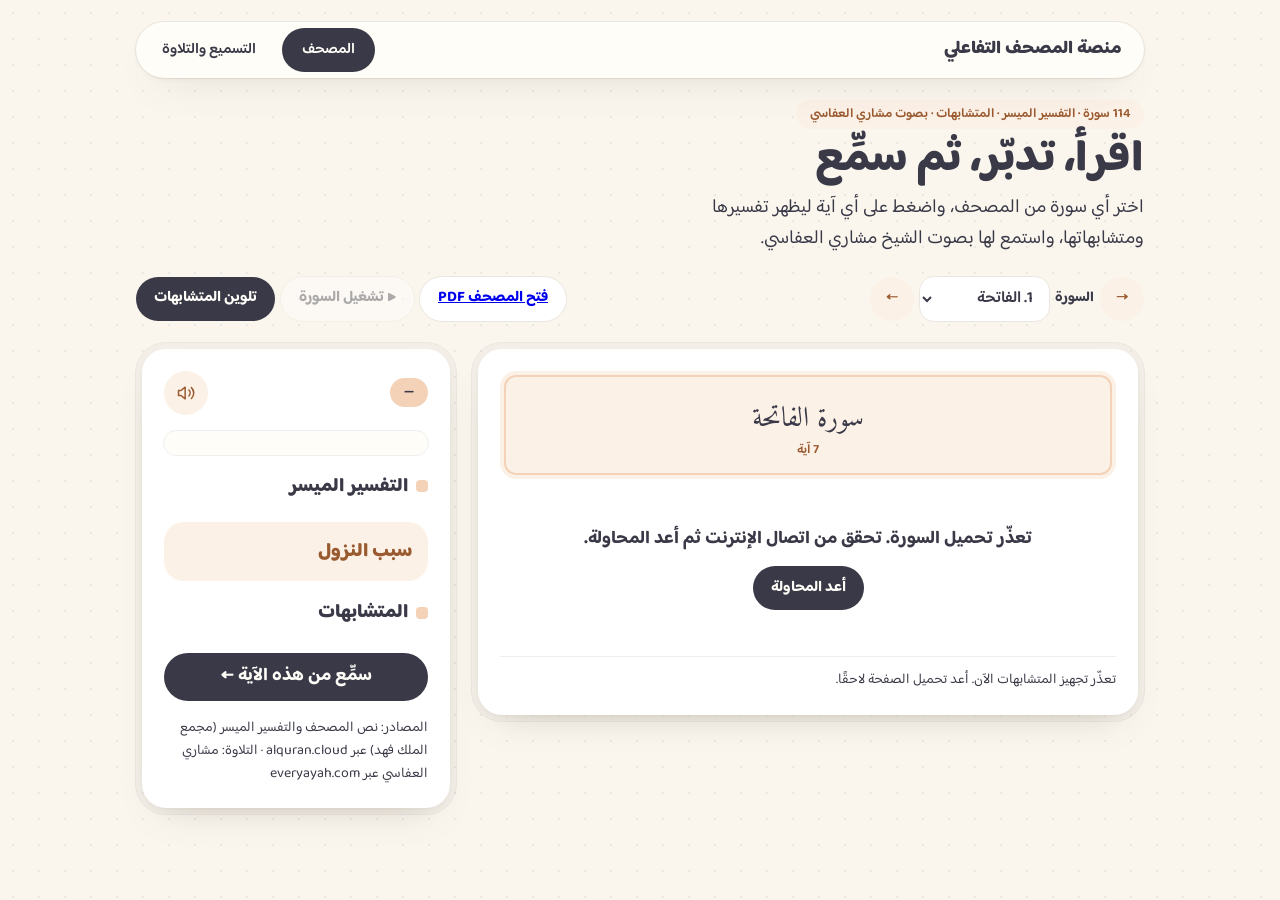
==== index.html @ fd66b026 "Publish interactive Arabic Quran with recitation practice" ====
<!doctype html>
<html lang="ar" dir="rtl">
<head>
<meta charset="utf-8">
<meta name="viewport" content="width=device-width, initial-scale=1, viewport-fit=cover">
<title>المصحف التفاعلي</title>
<link rel="preconnect" href="https://fonts.googleapis.com">
<link rel="stylesheet" href="https://fonts.googleapis.com/css2?family=Amiri+Quran&family=Baloo+Bhaijaan+2:wght@400;500;600;700;800&display=swap">
<style>
/* Layout: page column 1040px; mushaf shell + side panel that stacks on phones */
:root{
  --bg:#faf6ee;--paper:#fffdf8;--card:#ffffff;--ink:#3a3947;--line:rgba(58,57,71,.08);--shell:rgba(58,57,71,.035);
  --tone:#f3d2b8;--tone-ink:#9a5a30;--tone-soft:#fcf1e7;
  --lav:#d9ceee;--lav-ink:#664c9a;--lav-soft:#f4f0fb;
  --ok:#6fae8c;--okbg:#e4f2ea;--no:#e08e7b;--nobg:#fbe9e3;--warn:#c9a63a;--warnbg:#fcf6e2;
  --m1:#c4dbee;--m2:#f3d2b8;--m3:#d9ceee;--m4:#c6ddc7;--m5:#f3e1a8;--m6:#f1cdd5;
  --tj-grey:#8f8c9c;--tj-madd:#2f6fd6;--tj-madd2:#1d3fa8;--tj-q:#c0392b;--tj-ikhfa:#9b2fae;--tj-idgham:#2e8b3e;--tj-iqlab:#0f8fb8;--tj-ghunna:#d96a12;
  --shadow:0 18px 40px -22px rgba(92,74,50,.28),0 2px 6px -2px rgba(92,74,50,.08);
  --sans:"Baloo Bhaijaan 2","Segoe UI",Tahoma,"Noto Sans Arabic",sans-serif;
  --quran:"Amiri Quran","Amiri","Traditional Arabic",serif;
  --spring:cubic-bezier(.32,.72,0,1);
}
@media (prefers-color-scheme:dark){:root{
  --bg:#1f1e27;--paper:#24232d;--card:#2b2a35;--ink:#ede9f3;--line:rgba(255,255,255,.07);--shell:rgba(255,255,255,.035);
  --tone:#5a4433;--tone-ink:#f0c9a6;--tone-soft:#302e3a;--lav:#4a3f63;--lav-ink:#d4c6f2;--lav-soft:#302e3a;
  --okbg:#23392e;--nobg:#3e2a26;--warnbg:#3a3322;
  --m1:#2f4a63;--m2:#5a4433;--m3:#4a3f63;--m4:#34503a;--m5:#5a4e26;--m6:#5a3540;
  --tj-grey:#9e9bab;--tj-madd:#7fb0ff;--tj-madd2:#a9b8ff;--tj-q:#ff8a7a;--tj-ikhfa:#e48af2;--tj-idgham:#7fd68c;--tj-iqlab:#6fd3f5;--tj-ghunna:#ffad66;
  --shadow:0 18px 40px -22px rgba(0,0,0,.6);color-scheme:dark}}
*{box-sizing:border-box}
[hidden]{display:none!important}
body{margin:0;font-family:var(--sans);font-size:18px;line-height:1.65;color:var(--ink);background-color:var(--bg);
  background-image:radial-gradient(var(--line) 1.2px,transparent 1.2px);background-size:26px 26px}
.wrap{max-width:1040px;margin:0 auto;padding-block:22px 80px;padding-left:max(16px,env(safe-area-inset-left,0px));padding-right:max(16px,env(safe-area-inset-right,0px));display:flex;flex-direction:column;gap:22px}
button,select,input{font:inherit;color:inherit}
button{cursor:pointer;border:0;transition:transform .3s var(--spring),background-color .45s var(--spring)}
button:active{transform:scale(.97)}
button:focus-visible,a:focus-visible,select:focus-visible,input:focus-visible{outline:3px solid var(--tone-ink);outline-offset:4px}
nav{display:flex;flex-wrap:wrap;align-items:center;justify-content:space-between;gap:8px;padding:6px;background:var(--paper);border-radius:28px;outline:1px solid var(--line);box-shadow:var(--shadow);position:sticky;top:12px;z-index:20}
.brand{font-weight:800;padding:0 16px}
.pills{display:flex;flex-wrap:wrap;gap:6px;align-items:center}
.pill{background:transparent;font-size:15px;font-weight:600;padding:8px 20px;min-height:44px;border-radius:999px}
.pill[aria-pressed="true"]{background:var(--ink);color:var(--paper)}
.rail{display:flex;flex-wrap:wrap;gap:6px;padding:4px;background:var(--shell);outline:1px solid var(--line);border-radius:999px}
.rail .pill[aria-pressed="true"]{background:var(--tone);color:var(--ink);font-weight:700}
h1{margin:0;font-size:clamp(28px,5vw,44px);line-height:1.15;font-weight:800;text-wrap:balance}
.lead{margin:0;font-size:19px;max-width:46ch}
.tag{align-self:flex-start;background:var(--tone-soft);color:var(--tone-ink);font-size:13px;font-weight:600;padding:4px 14px;border-radius:999px}
.bar{display:flex;flex-wrap:wrap;align-items:center;justify-content:space-between;gap:10px}
.btn{display:inline-flex;align-items:center;gap:8px;font-size:15px;font-weight:700;padding:8px 18px;min-height:44px;border-radius:999px;background:var(--card);outline:1px solid var(--line)}
.btn.dark,.btn[aria-pressed="true"]{background:var(--ink);color:var(--paper);outline:0}
.btn:disabled{opacity:.4;cursor:default}
.field{min-height:44px;border-radius:14px;border:0;outline:1px solid var(--line);background:var(--card);padding:6px 12px;font-size:16px;font-weight:600}
.cols{display:flex;flex-wrap:wrap;gap:16px;align-items:flex-start}
.shell{background:var(--shell);outline:1px solid var(--line);padding:6px;border-radius:30px;min-width:0}
.core{background:var(--card);border-radius:24px;box-shadow:var(--shadow),inset 0 1px 0 rgba(255,255,255,.5);padding:22px;display:flex;flex-direction:column;gap:16px}
.main{flex:999 1 520px}.side{flex:1 1 320px;position:sticky;top:96px}
@media (max-width:820px){.side{position:static}}
.banner{background:var(--tone-soft);outline:2px solid var(--tone);outline-offset:-6px;border-radius:16px;padding:14px 18px;text-align:center}
.banner b{display:block;font-family:var(--quran);font-weight:400;font-size:28px;line-height:1.8}
.banner small{font-size:13px;font-weight:600;color:var(--tone-ink)}
.mushaf{margin:0;text-align:center;font-family:var(--quran);font-size:30px;line-height:2.6}
.basmala{margin:0;text-align:center;font-family:var(--quran);font-size:28px}
.v{display:inline;background:transparent;line-height:inherit;padding:2px 6px;border-radius:12px;-webkit-box-decoration-break:clone;box-decoration-break:clone;transition:none}
.v:active{transform:none}
.v[aria-pressed="true"]{background:var(--tone-soft);box-shadow:inset 0 -3px 0 var(--tone)}
.v.playing{background:var(--lav-soft);box-shadow:inset 0 -3px 0 var(--lav)}
.mk{color:var(--tone-ink);margin:0 6px;font-size:.85em}
.hl{border-radius:8px;padding:0 3px;-webkit-box-decoration-break:clone;box-decoration-break:clone}
.nocolor .hl{background:none!important;padding:0}
.chip{display:flex;align-items:center;gap:10px;background:var(--paper);outline:1px solid var(--line);border-radius:14px;padding:8px 12px}
.sw{width:18px;height:18px;border-radius:6px;flex-shrink:0}
.q{font-family:var(--quran);font-size:20px;line-height:1.9}
.where{font-size:13px;font-weight:600;color:var(--tone-ink)}
.loc{background:var(--tone-soft);color:var(--tone-ink);font-size:13px;font-weight:700;padding:3px 10px;border-radius:999px;min-height:32px}
h2{margin:0;font-size:19px;font-weight:800;display:flex;align-items:center;gap:8px}
h2::before{content:"";width:12px;height:12px;border-radius:4px;background:var(--tone)}
.sel{margin:0;background:var(--paper);outline:1px solid var(--line);border-radius:18px;padding:12px 16px;font-family:var(--quran);font-size:24px;line-height:2.1;text-align:center}
.nuzul{background:var(--tone-soft);border-radius:20px;padding:14px 16px}
.nuzul h2{color:var(--tone-ink)}.nuzul h2::before{display:none}
p{margin:0}
.small{font-size:14px}
.scroll{max-height:260px;overflow:auto}
.round{width:44px;height:44px;border-radius:999px;background:var(--tone-soft);color:var(--tone-ink);display:flex;align-items:center;justify-content:center}
.row{display:flex;align-items:center;justify-content:space-between;gap:8px;flex-wrap:wrap}
.badge{background:var(--tone);font-size:13px;font-weight:700;padding:4px 14px;border-radius:999px}
.msg{text-align:center;padding:30px 0;font-weight:700}
/* recite */
.mic{width:110px;height:110px;border-radius:36px;background:var(--ink);color:var(--paper);display:flex;align-items:center;justify-content:center;box-shadow:var(--shadow);align-self:center}
.mic.on{background:var(--no)}
.status{text-align:center;font-weight:700}
.hidden-line{display:flex;align-items:center;gap:12px;background:var(--lav-soft);border-radius:14px;padding:12px 16px;margin-bottom:8px}
.hidden-line span{font-weight:800;color:var(--lav-ink);font-size:15px;min-width:72px}
.hidden-line i{display:block;height:12px;border-radius:999px;background:var(--lav)}
.w{border-radius:8px;padding:0 4px}
.w-ok{background:var(--okbg);box-shadow:inset 0 -3px 0 var(--ok)}
.w-miss{background:var(--nobg);box-shadow:inset 0 -3px 0 var(--no)}
.stats{display:grid;grid-template-columns:repeat(3,minmax(0,1fr));gap:10px}
.stat{border-radius:18px;padding:10px;text-align:center}
.stat b{display:block;font-size:24px;font-weight:800;font-variant-numeric:tabular-nums}
.stat span{font-size:13px;font-weight:500}
.callout{background:var(--lav-soft);border-radius:20px;padding:14px 16px;display:flex;flex-direction:column;gap:4px}
.callout b{color:var(--lav-ink)}
.tjtext{font-family:var(--quran);font-size:28px;line-height:2.4;text-align:center;background:var(--paper);outline:1px solid var(--line);border-radius:18px;padding:10px 14px;margin:0}
.rule{display:flex;gap:10px;align-items:flex-start;background:var(--paper);outline:1px solid var(--line);border-radius:14px;padding:10px 12px}
.rule .dot{width:14px;height:14px;border-radius:5px;margin-top:6px;flex-shrink:0}
.tj-h,.tj-s,.tj-l,.tj-d,.tj-b{color:var(--tj-grey)}
.tj-n,.tj-p{color:var(--tj-madd)}.tj-m,.tj-o{color:var(--tj-madd2)}
.tj-q{color:var(--tj-q)}.tj-f,.tj-c{color:var(--tj-ikhfa)}
.tj-a,.tj-u,.tj-w{color:var(--tj-idgham)}.tj-i{color:var(--tj-iqlab)}.tj-g{color:var(--tj-ghunna)}
@media (prefers-reduced-motion:reduce){*{transition:none!important}}
</style>
</head>
<body>
<div class="wrap">
<nav aria-label="القائمة الرئيسية">
  <span class="brand">منصة المصحف التفاعلي</span>
  <div class="pills">
    <button class="pill" data-view="read" aria-pressed="true">المصحف</button>
    <button class="pill" data-view="recite" aria-pressed="false">التسميع والتلاوة</button>
  </div>
</nav>

<!-- ============ READ ============ -->
<section id="view-read" style="display:flex;flex-direction:column;gap:22px">
  <header style="display:flex;flex-direction:column;gap:6px">
    <span class="tag">114 سورة · التفسير الميسر · المتشابهات · بصوت مشاري العفاسي</span>
    <h1>اقرأ، تدبّر، ثم سمِّع</h1>
    <p class="lead">اختر أي سورة من المصحف، واضغط على أي آية ليظهر تفسيرها ومتشابهاتها، واستمع لها بصوت الشيخ مشاري العفاسي.</p>
  </header>
  <div class="bar">
    <div class="pills">
      <button class="round" id="prevS" aria-label="السورة السابقة">→</button>
      <label for="surahSel" class="small" style="font-weight:700">السورة</label>
      <select id="surahSel" class="field" aria-label="اختر السورة"><option>جاري التحميل…</option></select>
      <button class="round" id="nextS" aria-label="السورة التالية">←</button>
    </div>
    <div class="pills">
      <a class="btn" href="القرآن الكريم.pdf" target="_blank" rel="noopener">فتح المصحف PDF</a>
      <button class="btn" id="playAll">▶ تشغيل السورة</button>
      <button class="btn" id="toggleColors" aria-pressed="true">تلوين المتشابهات</button>
    </div>
  </div>
  <div class="cols">
    <section class="shell main" aria-label="نص السورة">
      <div class="core" id="mushafCore">
        <div class="banner"><b id="sName">…</b><small id="sMeta"></small></div>
        <p class="basmala" id="basmala" hidden>بِسْمِ ٱللَّهِ ٱلرَّحْمَٰنِ ٱلرَّحِيمِ</p>
        <div id="mushaf"><p class="msg">جاري تحميل السورة…</p></div>
        <p class="small" id="simStatus" style="border-top:1px solid var(--line);padding-top:12px">جاري تجهيز المتشابهات من المصحف كاملًا…</p>
      </div>
    </section>
    <aside class="shell side" aria-label="تفسير الآية المختارة">
      <div class="core">
        <div class="row">
          <span class="badge" id="selLabel">—</span>
          <button class="round" id="playOne" aria-label="استمع للآية بصوت العفاسي">
            <svg aria-hidden="true" width="20" height="20" viewBox="0 0 24 24" fill="none" stroke="currentColor" stroke-width="1.8" stroke-linecap="round" stroke-linejoin="round"><path d="M11 5 6 9H3v6h3l5 4z"/><path d="M15.5 8.5a5 5 0 0 1 0 7"/><path d="M18.5 5.5a9 9 0 0 1 0 13"/></svg>
          </button>
        </div>
        <p class="sel" id="selText"></p>
        <div style="display:flex;flex-direction:column;gap:4px"><h2>التفسير الميسر</h2><p id="selTafsir" class="scroll"></p></div>
        <div class="nuzul"><h2>سبب النزول</h2><p id="selNuzul"></p></div>
        <div style="display:flex;flex-direction:column;gap:8px"><h2>المتشابهات</h2><div id="selSim" class="scroll" style="display:flex;flex-direction:column;gap:8px"></div></div>
        <button class="btn dark" id="goRecite" style="justify-content:center;font-size:18px;min-height:48px">سمِّع من هذه الآية ←</button>
        <p class="small">المصادر: نص المصحف والتفسير الميسر (مجمع الملك فهد) عبر alquran.cloud · التلاوة: مشاري العفاسي عبر everyayah.com</p>
      </div>
    </aside>
  </div>
</section>

<!-- ============ RECITE ============ -->
<section id="view-recite" hidden style="display:flex;flex-direction:column;gap:22px">
  <header style="display:flex;flex-direction:column;gap:6px">
    <span class="tag" style="background:var(--lav-soft);color:var(--lav-ink)">المعلمة الذكية</span>
    <h1>سمِّع وأنا أتابعك</h1>
    <p class="lead">اختر الآيات، ثم اقرأ بصوتك، وستقارن المعلمة قراءتك كلمة كلمة، وتُريك أحكام التجويد ملوّنة مع النطق الصحيح.</p>
  </header>
  <div class="bar">
    <div class="rail" role="group" aria-label="نوع التسميع">
      <button class="pill" data-mode="hifz" aria-pressed="true">التسميع من الحفظ</button>
      <button class="pill" data-mode="tilawa" aria-pressed="false">التلاوة من المصحف</button>
    </div>
    <div class="pills">
      <span class="btn" id="rSurah" style="cursor:default"></span>
      <label for="rFrom" class="small" style="font-weight:700">من الآية</label>
      <select id="rFrom" class="field"></select>
      <label for="rCount" class="small" style="font-weight:700">عدد الآيات</label>
      <select id="rCount" class="field"><option>1</option><option selected>3</option><option>5</option><option>10</option></select>
    </div>
  </div>
  <div class="cols">
    <section class="shell main" aria-label="التسميع">
      <div class="core">
        <div id="rText"></div>
        <button class="mic" id="mic" aria-label="ابدأ التسميع">
          <svg aria-hidden="true" width="44" height="44" viewBox="0 0 24 24" fill="none" stroke="currentColor" stroke-width="1.7" stroke-linecap="round" stroke-linejoin="round"><rect x="9" y="3" width="6" height="11" rx="3"/><path d="M5 11a7 7 0 0 0 14 0"/><path d="M12 18v3"/></svg>
        </button>
        <p class="status" id="rStatus" aria-live="polite">اضغط المايك وابدأ القراءة</p>
        <div id="rResult" hidden style="display:flex;flex-direction:column;gap:12px">
          <div class="stats">
            <div class="stat" style="background:var(--okbg)"><b id="nOk">0</b><span>كلمات صحيحة</span></div>
            <div class="stat" style="background:var(--nobg)"><b id="nMiss">0</b><span>ناقصة أو مختلفة</span></div>
            <div class="stat" style="background:var(--lav-soft)"><b id="nPct">0%</b><span>نسبة الحفظ</span></div>
          </div>
          <p class="small" id="heard"></p>
        </div>
      </div>
    </section>
    <aside class="shell side" aria-label="أحكام التجويد">
      <div class="core">
        <div class="row"><h2>التجويد</h2><span class="badge" id="tjLabel">—</span></div>
        <div class="pills">
          <button class="round" id="tjPrev" aria-label="الآية السابقة">→</button>
          <button class="btn" id="tjPlay" style="flex:1;justify-content:center">🔊 النطق الصحيح</button>
          <button class="round" id="tjNext" aria-label="الآية التالية">←</button>
        </div>
        <p class="tjtext" id="tjText">…</p>
        <div id="tjRules" style="display:flex;flex-direction:column;gap:8px"></div>
        <div class="callout">
          <b>كيف تصحّح المعلمة؟</b>
          <span class="small">تقارن الكلمات التي سمعتها بالآيات: الأخضر صحيح، والأحمر ناقص أو مختلف. أما الحركات والتجويد فتعرضها المعلمة ملوّنة لتراجعها مع صوت العفاسي، لأن المتصفح لا يستطيع الحكم عليها من الصوت بدقة.</span>
        </div>
      </div>
    </aside>
  </div>
</section>
</div>

<audio id="player" preload="none"></audio>

<script>
const API='https://api.alquran.cloud/v1';
const $=id=>document.getElementById(id);
const player=$('player');
const digits=n=>String(n).replace(/\d/g,d=>'٠١٢٣٤٥٦٧٨٩'[d]);
const pad=n=>String(n).padStart(3,'0');
const audioUrl=(s,a)=>`https://everyayah.com/data/Alafasy_128kbps/${pad(s)}${pad(a)}.mp3`;
const esc=s=>s.replace(/[&<>"]/g,c=>({'&':'&amp;','<':'&lt;','>':'&gt;','"':'&quot;'}[c]));
const norm=w=>w.replace(/[ؐ-ًؚ-ٰٟۖ-ۭ࣓-ࣿـ]/g,'').replace(/[ٱأإآ]/g,'ا').replace(/ة/g,'ه').replace(/ى/g,'ي').replace(/[^ء-ي]/g,'');
const COLORS=['var(--m1)','var(--m2)','var(--m3)','var(--m4)','var(--m5)','var(--m6)'];
const NUZUL={
  1:'لا يُعرف لهذه الآية سبب نزول خاص. والفاتحة سورة مكية، وهي «أم الكتاب» التي تُقرأ في كل ركعة.',
  112:'قال المشركون للنبي ﷺ: انسُب لنا ربك وصِفه لنا، فأنزل الله هذه السورة. (رواه الترمذي عن أُبيّ بن كعب رضي الله عنه).'
};
const NO_NUZUL='لم يُضَف سبب نزول لهذه الآية بعد. وكثير من الآيات ليس لها سبب نزول خاص.';
const TJ={
  h:'همزة وصل: تُكتب ولا تُنطق عند وصل الكلام.',
  s:'حرف لا يُنطق في التلاوة.',
  l:'لام شمسية: لا تُنطق، ويُشدَّد الحرف الذي بعدها.',
  n:'مدّ طبيعي: يُمدّ حركتين.',
  p:'مدّ جائز منفصل: يُمدّ حركتين أو أربعًا أو خمسًا.',
  m:'مدّ لازم: يُمدّ ست حركات لزومًا.',
  o:'مدّ واجب متصل: يُمدّ أربع أو خمس حركات.',
  q:'قلقلة: اضطراب الصوت عند النطق بأحد حروف (قطب جد) ساكنًا.',
  f:'إخفاء: النون الساكنة أو التنوين قبل أحد حروف الإخفاء، تُخفى مع غنّة.',
  c:'إخفاء شفوي: الميم الساكنة قبل الباء، تُخفى مع غنّة.',
  w:'إدغام شفوي: الميم الساكنة في الميم، مع غنّة.',
  i:'إقلاب: تُقلب النون الساكنة أو التنوين ميمًا قبل الباء، مع غنّة.',
  a:'إدغام بغنّة: النون الساكنة أو التنوين في حروف (ينمو).',
  u:'إدغام بغير غنّة: النون الساكنة أو التنوين في اللام أو الراء.',
  d:'إدغام متجانسين: حرفان اتحدا مخرجًا واختلفا صفة.',
  b:'إدغام متقاربين: حرفان تقاربا مخرجًا وصفة.',
  g:'غنّة: النون والميم المشدّدتان، تُمدّ الغنّة حركتين.'
};

const NAMES='الفاتحة البقرة آل_عمران النساء المائدة الأنعام الأعراف الأنفال التوبة يونس هود يوسف الرعد إبراهيم الحجر النحل الإسراء الكهف مريم طه الأنبياء الحج المؤمنون النور الفرقان الشعراء النمل القصص العنكبوت الروم لقمان السجدة الأحزاب سبأ فاطر يس الصافات ص الزمر غافر فصلت الشورى الزخرف الدخان الجاثية الأحقاف محمد الفتح الحجرات ق الذاريات الطور النجم القمر الرحمن الواقعة الحديد المجادلة الحشر الممتحنة الصف الجمعة المنافقون التغابن الطلاق التحريم الملك القلم الحاقة المعارج نوح الجن المزمل المدثر القيامة الإنسان المرسلات النبأ النازعات عبس التكوير الانفطار المطففين الانشقاق البروج الطارق الأعلى الغاشية الفجر البلد الشمس الليل الضحى الشرح التين العلق القدر البينة الزلزلة العاديات القارعة التكاثر العصر الهمزة الفيل قريش الماعون الكوثر الكافرون النصر المسد الإخلاص الفلق الناس'.split(' ').map(s=>s.replace('_',' '));
const COUNTS=[7,286,200,176,120,165,206,75,129,109,123,111,43,52,99,128,111,110,98,135,112,78,118,64,77,227,93,88,69,60,34,30,73,54,45,83,182,88,75,85,54,53,89,59,37,35,38,29,18,45,60,49,62,55,78,96,29,22,24,13,14,11,11,18,12,12,30,52,52,44,28,28,20,56,40,31,50,40,46,42,29,19,36,25,22,17,19,26,30,20,15,21,11,8,8,19,5,8,8,11,11,8,3,9,5,4,7,3,6,3,5,4,5,6];
const st={surahs:NAMES.map((name,i)=>({number:i+1,name,numberOfAyahs:COUNTS[i]})),n:1,verses:[],tafsir:[],tajweed:null,sel:0,colors:true,playingAll:false,playIdx:-1,mode:'hifz',view:'read'};
let index=null,refText=null,result=null;

async function getJSON(url,raw){
  const controller=new AbortController(),timer=setTimeout(()=>controller.abort(),15000);
  try{const r=await fetch(url,{signal:controller.signal});if(!r.ok)throw new Error(r.status);
    const j=await r.json();if(!raw&&j.code!==200)throw new Error('Invalid API response');return raw?j:j.data;
  }finally{clearTimeout(timer);}
}
let loadVersion=0;
function cancelRecitation(){if(rec){rec.onend=null;rec.abort();rec=null;}$('mic').classList.remove('on');$('mic').setAttribute('aria-label','ابدأ التسميع');heard='';result=null;$('rResult').hidden=true;$('rStatus').textContent='اضغط المايك وابدأ القراءة';}

const sName=n=>st.surahs[n-1]?.name||'';
const OFFLINE='تعذّر تحميل السورة. تحقق من اتصال الإنترنت ثم أعد المحاولة.';
function showError(where,msg){$(where).innerHTML=`<div class="msg" style="display:flex;flex-direction:column;gap:12px;align-items:center"><p>${msg}</p><button class="btn dark" id="retry">أعد المحاولة</button></div>`;$('retry').onclick=()=>{loadSurah(st.n,st.sel);if(!index)buildIndex();};}

/* split verse text into display tokens, dropping the leading basmala of verse 1 (except Al-Fatiha) */
function tokens(s,a,text){
  let t=text.trim().split(/\s+/);
  if(a===1&&s!==1&&s!==9&&norm(t[0])==='بسم')t=t.slice(4);
  return t.map(d=>({d,n:norm(d)}));
}

/* ---------- loading ---------- */
async function init(){
  $('surahSel').innerHTML=st.surahs.map(s=>`<option value="${s.number}">${s.number}. ${esc(sName(s.number))}</option>`).join('');
  let start=1;try{start=+localStorage.getItem('quran-surah')||1;}catch(e){}
  loadSurah(Number.isInteger(start)&&start>=1&&start<=114?start:1);
  buildIndex();
}
async function loadSurah(n,sel=0){
  if(!Number.isInteger(n)||n<1||n>114)return;
  const version=++loadVersion;cancelRecitation();
  stopAudio();st.n=n;st.sel=Math.max(0,Math.min(COUNTS[n-1]-1,Number(sel)||0));st.tajweed=null;result=null;st.verses=[];st.tafsir=[];
  try{localStorage.setItem('quran-surah',n);}catch(e){}
  const s=st.surahs[n-1];
  $('surahSel').value=n;$('prevS').disabled=n<=1;$('nextS').disabled=n>=114;$('playAll').disabled=true;$('playOne').disabled=true;
  $('sName').textContent='سورة '+s.name;$('sMeta').textContent=`${s.numberOfAyahs} آية`;$('basmala').hidden=(n===1||n===9);
  $('mushaf').innerHTML='<p class="msg">جاري تحميل السورة…</p>';
  let verses=null,tafsir=[];
  try{
    const [qr,tr]=await Promise.allSettled([getJSON(`${API}/surah/${n}/quran-uthmani`),getJSON(`${API}/surah/${n}/ar.muyassar`)]);
    if(tr.status==='fulfilled')tafsir=tr.value.ayahs.map(x=>x.text);
    if(qr.status!=='fulfilled')throw qr.reason;const q=qr.value;
    verses=q.ayahs.map(x=>({a:x.numberInSurah,juz:x.juz,page:x.page,tk:tokens(n,x.numberInSurah,x.text)}));

  }catch(e){
    try{ /* fallback: Quran.com text (no tafsir) */
      const j=await getJSON(`https://api.quran.com/api/v4/quran/verses/uthmani?chapter_number=${n}`,true);
      verses=j.verses.map(x=>{const a=+x.verse_key.split(':')[1];return {a,tk:tokens(n,a,x.text_uthmani)};});
    }catch(e2){}
  }
  if(version!==loadVersion)return;
  if(!verses||!verses.length){showError('mushaf',OFFLINE);return;}
  st.verses=verses;st.tafsir=tafsir;
  $('sMeta').textContent=`${s.numberOfAyahs} آية`+(verses[0].juz?` · الجزء ${verses[0].juz}`:'');
  $('playAll').disabled=false;$('playOne').disabled=false;
  renderMushaf();renderPanel();$('rFrom').value=st.sel;renderRecite();
  if(st.view==='recite')loadTajweed();
}
async function buildIndex(){
  try{
    const q=await getJSON(API+'/quran/quran-uthmani');
    const idx=new Map();refText={};
    q.surahs.forEach(s=>s.ayahs.forEach(x=>{
      const c=tokens(s.number,x.numberInSurah,x.text).map(t=>t.n).filter(Boolean);
      const ref=s.number+':'+x.numberInSurah;
      const seen=new Set();
      for(let i=0;i+4<=c.length;i++){
        const k=c.slice(i,i+4).join(' ');
        if(k.length<12||seen.has(k))continue;seen.add(k);
        let arr=idx.get(k);if(!arr)idx.set(k,arr=[]);arr.push(ref);
      }
    }));
    index=idx;$('simStatus').textContent='كل لون يجمع العبارات المتشابهة: عبارة من أربع كلمات أو أكثر تتكرر في موضع آخر من المصحف.';
    renderMushaf();renderPanel();
  }catch(e){$('simStatus').textContent='تعذّر تجهيز المتشابهات الآن. أعد تحميل الصفحة لاحقًا.';}
}

/* ---------- similar phrases ---------- */
function spansOf(vi){
  const v=st.verses[vi],ref=st.n+':'+v.a;
  const content=v.tk.map((t,i)=>t.n?i:-1).filter(i=>i>=0);
  const mark=new Array(v.tk.length).fill(null),spans=[];
  if(!index)return {mark,spans};
  let cur=null;
  for(let j=0;j+4<=content.length;j++){
    const k=content.slice(j,j+4).map(i=>v.tk[i].n).join(' ');
    const others=(index.get(k)||[]).filter(r=>r!==ref);
    if(!others.length){cur=null;continue;}
    if(cur&&cur.endJ>=j){cur.endJ=j+3;others.forEach(r=>cur.refs.add(r));}
    else{cur={key:k,startJ:j,endJ:j+3,refs:new Set(others)};spans.push(cur);}
  }
  spans.forEach((sp,si)=>{for(let j=sp.startJ;j<=sp.endJ;j++)mark[content[j]]=si;
    const from=content[sp.startJ],to=content[sp.endJ];for(let i=from;i<=to;i++)mark[i]=si;});
  return {mark,spans};
}
const colorMap=new Map();
function colorFor(key){if(!colorMap.has(key))colorMap.set(key,COLORS[colorMap.size%COLORS.length]);return colorMap.get(key);}

/* ---------- render: read view ---------- */
function verseHTML(vi){
  const v=st.verses[vi],{mark,spans}=spansOf(vi),segs=[];
  v.tk.forEach((t,i)=>{
    const last=segs[segs.length-1];
    if(last&&last.m===mark[i])last.w.push(t.d);else segs.push({m:mark[i],w:[t.d]});
  });
  return segs.map(s=>s.m===null?esc(s.w.join(' ')):`<span class="hl" style="background:${colorFor(spans[s.m].key)}">${esc(s.w.join(' '))}</span>`).join(' ');
}
function renderMushaf(){
  if(!st.verses.length)return;
  $('mushaf').innerHTML='<p class="mushaf">'+st.verses.map((v,i)=>`<button class="v${st.playIdx===i?' playing':''}" data-i="${i}" aria-pressed="${i===st.sel}">${verseHTML(i)}<span class="mk">﴿${digits(v.a)}﴾</span></button>`).join(' ')+'</p>';
  $('mushaf').querySelectorAll('.v').forEach(b=>b.onclick=()=>selectVerse(+b.dataset.i));
}
function selectVerse(i){
  st.sel=i;
  $('mushaf').querySelectorAll('.v').forEach(b=>b.setAttribute('aria-pressed',+b.dataset.i===i));
  renderPanel();
}
function refLabel(r){const [s,a]=r.split(':');return `${sName(+s)} ${a}`;}
function renderPanel(){
  const v=st.verses[st.sel];if(!v)return;
  $('selLabel').textContent=`${sName(st.n)} · الآية ${v.a}`+(v.page?` · ص ${v.page}`:'');
  $('selText').textContent=v.tk.map(t=>t.d).join(' ');
  $('selTafsir').textContent=st.tafsir[st.sel]||'تعذّر تحميل التفسير الآن. أعيدي تحميل الصفحة بعد قليل.';
  $('selNuzul').textContent=NUZUL[st.n]||NO_NUZUL;
  if(!index){$('selSim').innerHTML='<p class="small">جاري تجهيز المتشابهات…</p>';return;}
  const {spans}=spansOf(st.sel);
  if(!spans.length){$('selSim').innerHTML='<p class="small">لا توجد عبارة من أربع كلمات تتكرر في موضع آخر.</p>';return;}
  $('selSim').innerHTML=spans.map(sp=>{
    const content=v.tk.filter(t=>t.n);
    const text=content.slice(sp.startJ,sp.endJ+1).map(t=>t.d).join(' ');
    const refs=[...sp.refs],shown=refs.slice(0,8);
    return `<div class="chip" style="align-items:flex-start"><span class="sw" style="margin-top:8px;background:${colorFor(sp.key)}"></span><div style="display:flex;flex-direction:column;gap:6px;min-width:0"><span class="q">${esc(text)}</span><div class="pills">${shown.map(r=>`<button class="loc" data-ref="${r}">${esc(refLabel(r))}</button>`).join('')}${refs.length>8?`<span class="where">و ${refs.length-8} موضعًا آخر</span>`:''}</div></div></div>`;
  }).join('');
  $('selSim').querySelectorAll('[data-ref]').forEach(b=>b.onclick=()=>{const [s,a]=b.dataset.ref.split(':').map(Number);goTo(s,a);});
}
async function goTo(s,a){
  if(s!==st.n)await loadSurah(s,a-1);else selectVerse(a-1);
  const el=$('mushaf').querySelector(`[data-i="${a-1}"]`);if(el)el.scrollIntoView({block:'center',behavior:'smooth'});
}

/* ---------- audio (Mishary Alafasy) ---------- */
function stopAudio(){player.pause();st.playingAll=false;st.playIdx=-1;$('playAll').textContent='▶ تشغيل السورة';$('playAll').setAttribute('aria-pressed','false');
  $('mushaf').querySelectorAll('.v.playing').forEach(b=>b.classList.remove('playing'));}
function playVerse(i){
  if(!st.verses[i]){stopAudio();return;}
  const version=loadVersion;st.playIdx=i;player.src=audioUrl(st.n,st.verses[i].a);
  player.play().catch(()=>{if(version!==loadVersion)return;$('selLabel').textContent='تعذّر تشغيل الصوت، تأكد من الاتصال';stopAudio();});
  $('mushaf').querySelectorAll('.v').forEach(b=>b.classList.toggle('playing',+b.dataset.i===i));
  if(st.playingAll){const el=$('mushaf').querySelector(`[data-i="${i}"]`);if(el)el.scrollIntoView({block:'center',behavior:'smooth'});}
}
player.onerror=()=>{if(player.src){$('selLabel').textContent='تعذّر تشغيل الصوت، تأكدي من الاتصال';stopAudio();}};
player.onended=()=>{
  if(st.playingAll&&st.playIdx<st.verses.length-1){selectVerse(st.playIdx+1);playVerse(st.playIdx+1);}
  else stopAudio();
};
$('playOne').onclick=()=>{st.playingAll=false;playVerse(st.sel);};
$('playAll').onclick=()=>{
  if(st.playingAll){stopAudio();return;}
  st.playingAll=true;$('playAll').textContent='⏸ إيقاف';$('playAll').setAttribute('aria-pressed','true');playVerse(st.sel);
};
$('toggleColors').onclick=e=>{
  st.colors=!st.colors;e.currentTarget.setAttribute('aria-pressed',st.colors);$('mushafCore').classList.toggle('nocolor',!st.colors);
};
$('surahSel').onchange=e=>loadSurah(+e.target.value);
$('prevS').onclick=()=>st.n>1&&loadSurah(st.n-1);
$('nextS').onclick=()=>st.n<114&&loadSurah(st.n+1);

/* ---------- views ---------- */
function setView(v){
  cancelRecitation();st.view=v;
  document.querySelectorAll('[data-view]').forEach(b=>b.setAttribute('aria-pressed',b.dataset.view===v));
  $('view-read').hidden=v!=='read';$('view-recite').hidden=v!=='recite';
  stopAudio();window.scrollTo(0,0);
  if(v==='recite'){renderRecite();loadTajweed();}
}
document.querySelectorAll('[data-view]').forEach(b=>b.onclick=()=>setView(b.dataset.view));
$('goRecite').onclick=()=>{result=null;$('rFrom').value=st.sel;setView('recite');};

/* ---------- recite ---------- */
function range(){const f=+$('rFrom').value||0,c=+$('rCount').value;return st.verses.slice(f,Math.min(st.verses.length,f+c)).map((v,k)=>({v,i:f+k}));}
function renderRecite(){
  if(!st.verses.length)return;
  $('rSurah').textContent=`سورة ${sName(st.n)}`;
  const prev=$('rFrom').value;
  $('rFrom').innerHTML=st.verses.map((v,i)=>`<option value="${i}">${v.a}</option>`).join('');
  $('rFrom').value=prev&&+prev<st.verses.length?prev:st.sel;
  document.querySelectorAll('[data-mode]').forEach(b=>b.setAttribute('aria-pressed',b.dataset.mode===st.mode));
  const R=range();
  if(result){
    let k=0;
    $('rText').innerHTML='<p class="mushaf">'+R.map(({v})=>v.tk.filter(t=>t.n).map(t=>`<span class="w ${result[k++]?'w-ok':'w-miss'}">${esc(t.d)}</span>`).join(' ')+` <span class="mk">﴿${digits(v.a)}﴾</span>`).join(' ')+'</p>';
  }else if(st.mode==='hifz'){
    $('rText').innerHTML=R.map(({v})=>`<div class="hidden-line"><span>الآية ${v.a}</span><i style="width:${Math.min(90,20+v.tk.length*6)}%"></i></div>`).join('')+'<p class="small" style="text-align:center">الآيات مخفية. سمِّع من حفظك، وستظهر بعد التصحيح.</p>';
  }else{
    $('rText').innerHTML='<p class="mushaf">'+R.map(({v})=>`${esc(v.tk.map(t=>t.d).join(' '))} <span class="mk">﴿${digits(v.a)}﴾</span>`).join(' ')+'</p>';
  }
  renderTajweed();
}
document.querySelectorAll('[data-mode]').forEach(b=>b.onclick=()=>{cancelRecitation();st.mode=b.dataset.mode;result=null;$('rResult').hidden=true;renderRecite();});
$('rFrom').onchange=$('rCount').onchange=()=>{cancelRecitation();result=null;$('rResult').hidden=true;renderRecite();};

/* tajweed (colour-coded text from alquran.cloud "quran-tajweed") */
let tjIdx=0;
async function loadTajweed(){
  if(st.tajweed)return renderTajweed();
  $('tjText').textContent='جاري تحميل التجويد…';
  const version=loadVersion,n=st.n;
  try{const d=await getJSON(`${API}/surah/${n}/quran-tajweed`);if(version!==loadVersion)return;st.tajweed=d.ayahs.map(x=>x.text);}catch(e){if(version!==loadVersion)return;$('tjText').textContent='تعذّر تحميل التجويد الآن.';return;}
  renderTajweed();
}
function renderTajweed(){
  tjIdx=+$('rFrom').value||0;
  if(!st.tajweed||!st.verses[tjIdx])return;
  let raw=st.tajweed[tjIdx].trim();
  if(tjIdx===0&&st.n!==1&&st.n!==9){const parts=raw.split(/\s+/);if(norm(parts[0].replace(/\[[a-z](?::\d+)?\[|\]/g,''))==='بسم')raw=parts.slice(4).join(' ');}
  const found=new Set();
  const html=esc(raw).replace(/\[([a-z])(?::\d+)?\[([^\]]*)\]/g,(_,c,t)=>{found.add(c);return `<span class="tj-${c}">${t}</span>`;});
  $('tjText').innerHTML=html;
  $('tjLabel').textContent=`الآية ${st.verses[tjIdx].a}`;
  $('tjPrev').disabled=tjIdx<=0;$('tjNext').disabled=tjIdx>=st.verses.length-1;
  const order='qmofciauwgpnldbhs';
  $('tjRules').innerHTML=[...found].filter(c=>TJ[c]).sort((a,b)=>order.indexOf(a)-order.indexOf(b)).map(c=>`<div class="rule"><span class="tj-${c}" aria-hidden="true" style="font-weight:800">●</span><span style="font-size:15px">${TJ[c]}</span></div>`).join('')||'<p class="small">لا توجد أحكام مُعلَّمة في هذه الآية.</p>';
}
$('tjPrev').onclick=()=>{if(tjIdx>0){cancelRecitation();$('rFrom').value=tjIdx-1;result=null;renderRecite();}};
$('tjNext').onclick=()=>{if(tjIdx<st.verses.length-1){cancelRecitation();$('rFrom').value=tjIdx+1;result=null;renderRecite();}};
$('tjPlay').onclick=()=>{if(!st.verses[tjIdx])return;stopAudio();playVerse(tjIdx);};

/* speech recognition word check */
const SR=window.SpeechRecognition||window.webkitSpeechRecognition;
let rec=null,heard='';
$('mic').onclick=()=>{
  if(!SR){$('rStatus').textContent='متصفحك لا يدعم التعرّف على الصوت. افتح المنصة من Google Chrome أو Edge.';return;}
  if(rec){rec.stop();return;}
  if(!st.verses.length){$('rStatus').textContent='انتظري حتى تُحمَّل السورة أولًا.';return;}
  if(!window.isSecureContext){$('rStatus').textContent='يتطلب المايك فتح الموقع عبر HTTPS أو localhost.';return;}
  stopAudio();
  rec=new SR();rec.lang='ar-SA';rec.continuous=true;rec.interimResults=false;heard='';result=null;$('rResult').hidden=true;renderRecite();
  rec.onresult=e=>{for(let i=e.resultIndex;i<e.results.length;i++)if(e.results[i].isFinal)heard+=' '+e.results[i][0].transcript;$('rStatus').textContent='أسمعك… استمر';};
  let speechFailed=false;
  rec.onerror=e=>{speechFailed=true;$('rStatus').textContent=e.error==='not-allowed'?'اسمح للمنصة باستخدام المايك من إعدادات المتصفح.':'حدث خطأ في الاستماع، حاول مرة أخرى.';};
  rec.onend=()=>{rec=null;$('mic').classList.remove('on');$('mic').setAttribute('aria-label','ابدأ التسميع');if(!speechFailed)check();};
  try{rec.start();}catch(e){rec=null;$('rStatus').textContent='تعذّر بدء المايك. تحقق من الإذن ثم أعد المحاولة.';return;}$('mic').classList.add('on');$('mic').setAttribute('aria-label','إنهاء التسميع');$('rStatus').textContent='المعلمة تستمع إليك… اضغط المايك مرة أخرى عند الانتهاء';
};
function check(){
  if(!heard.trim()){$('rStatus').textContent='لم أسمع شيئًا. اقترب من المايك وحاول مرة أخرى.';return;}
  const got=heard.trim().split(/\s+/).map(norm).filter(Boolean);
  const exp=range().flatMap(({v})=>v.tk.filter(t=>t.n).map(t=>t.n));
  // Exact normalized alignment: do not silently remove letters or ignore inserted words.
  const rows=exp.length+1,cols=got.length+1;
  const dp=Array.from({length:rows},()=>new Uint16Array(cols));
  for(let i=0;i<rows;i++)dp[i][0]=i;
  for(let j=0;j<cols;j++)dp[0][j]=j;
  for(let i=1;i<rows;i++)for(let j=1;j<cols;j++)dp[i][j]=Math.min(dp[i-1][j]+1,dp[i][j-1]+1,dp[i-1][j-1]+(exp[i-1]===got[j-1]?0:1));
  result=exp.map(()=>false);let i=exp.length,j=got.length,extras=0;
  while(i||j){if(i&&j&&dp[i][j]===dp[i-1][j-1]+(exp[i-1]===got[j-1]?0:1)){result[i-1]=exp[i-1]===got[j-1];i--;j--;}else if(j&&dp[i][j]===dp[i][j-1]+1){extras++;j--;}else{i--;}}
  const ok=result.filter(Boolean).length;
  $('nOk').textContent=ok;$('nMiss').textContent=exp.length-ok;$('nPct').textContent=Math.round(ok/Math.max(exp.length+extras,1)*100)+'%';
  $('heard').textContent='النص المسموع (قد يخطئ التعرف الصوتي): '+heard.trim()+(extras?' · كلمات إضافية: '+extras:'');
  $('rResult').hidden=false;
  const pct=ok/Math.max(exp.length+extras,1);
  $('rStatus').textContent=pct>=.9?'تطابق الكلمات مرتفع. راجع القراءة مع المعلّم للتأكد من النطق والتجويد.':pct>=.6?'أحسنت! راجع الكلمات الحمراء ثم أعد.':'بداية طيبة، استمع للآيات ثم حاول مرة أخرى.';
  renderRecite();
}
init();
</script>
</body>
</html>
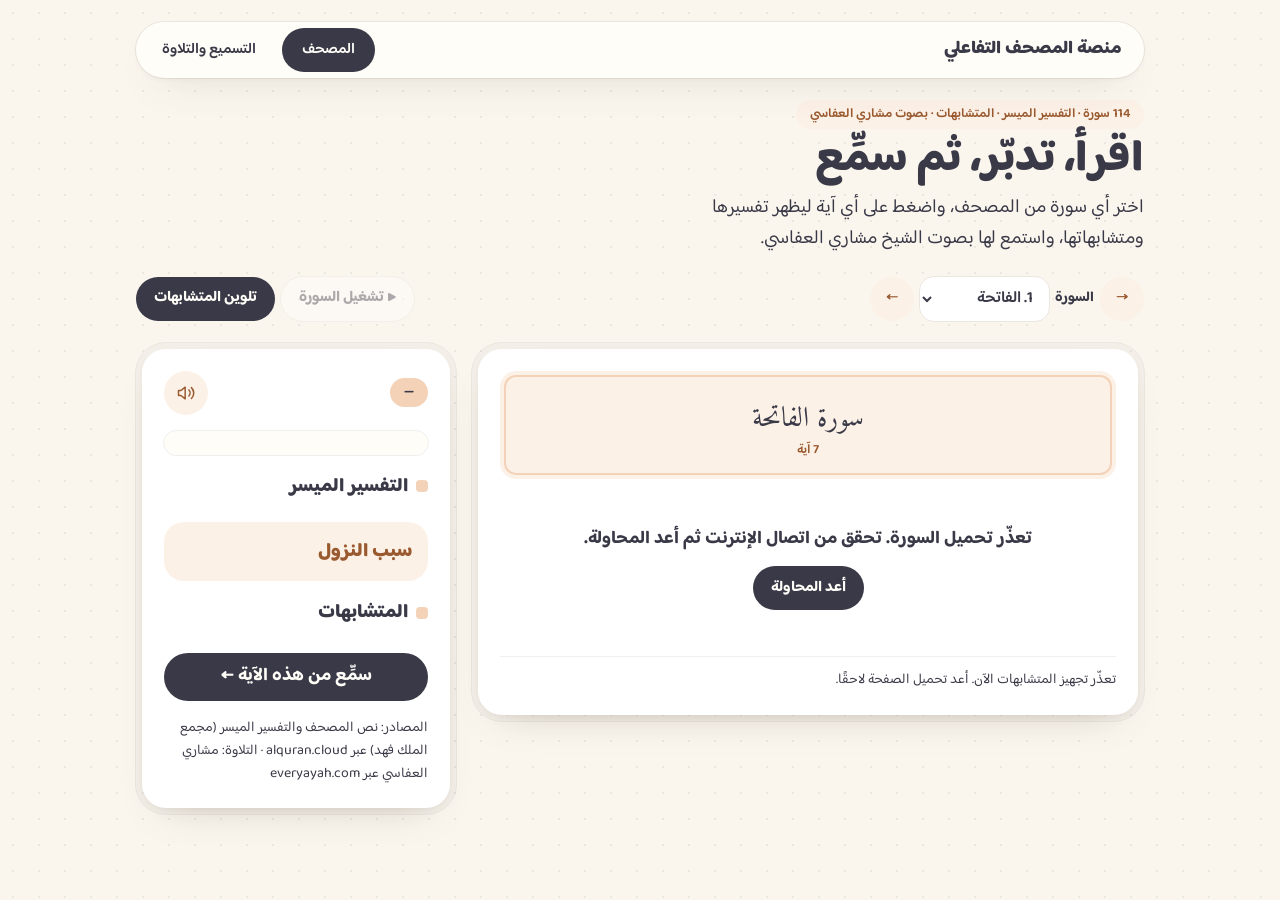
==== commit d59f2509: "Remove PDF button from Quran page" ====
--- a/index.html
+++ b/index.html
@@ -136,7 +136,6 @@
       <button class="round" id="nextS" aria-label="السورة التالية">←</button>
     </div>
     <div class="pills">
-      <a class="btn" href="القرآن الكريم.pdf" target="_blank" rel="noopener">فتح المصحف PDF</a>
       <button class="btn" id="playAll">▶ تشغيل السورة</button>
       <button class="btn" id="toggleColors" aria-pressed="true">تلوين المتشابهات</button>
     </div>
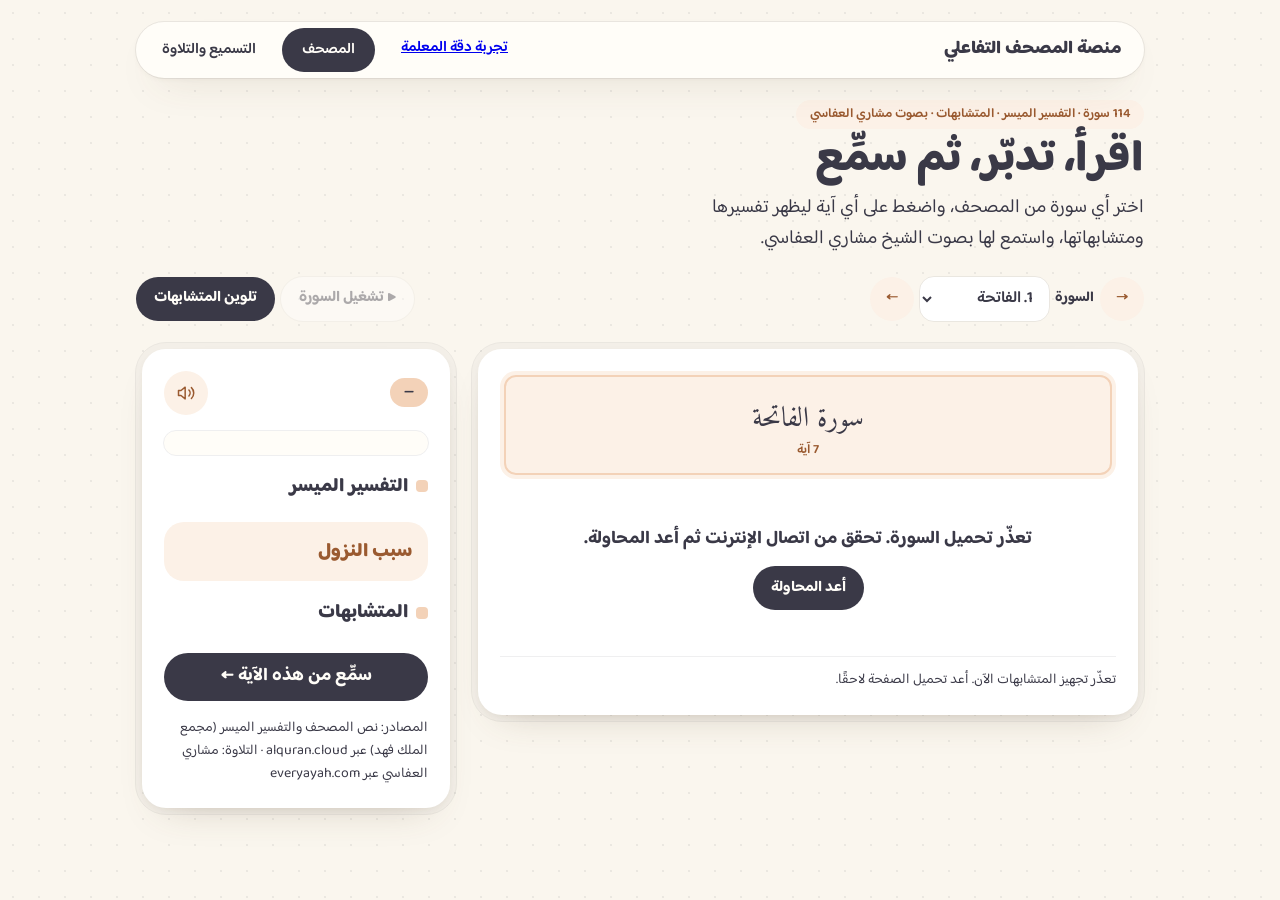
==== commit 5674a782: "Add local recitation pilot with word review and evaluation report" ====
--- a/index.html
+++ b/index.html
@@ -66,8 +66,8 @@
 .v[aria-pressed="true"]{background:var(--tone-soft);box-shadow:inset 0 -3px 0 var(--tone)}
 .v.playing{background:var(--lav-soft);box-shadow:inset 0 -3px 0 var(--lav)}
 .mk{color:var(--tone-ink);margin:0 6px;font-size:.85em}
-.hl{border-radius:8px;padding:0 3px;-webkit-box-decoration-break:clone;box-decoration-break:clone}
-.nocolor .hl{background:none!important;padding:0}
+.hl{color:#292633;border-radius:8px;padding:0 3px;-webkit-box-decoration-break:clone;box-decoration-break:clone}
+.nocolor .hl{background:none!important;color:inherit;padding:0}
 .chip{display:flex;align-items:center;gap:10px;background:var(--paper);outline:1px solid var(--line);border-radius:14px;padding:8px 12px}
 .sw{width:18px;height:18px;border-radius:6px;flex-shrink:0}
 .q{font-family:var(--quran);font-size:20px;line-height:1.9}
@@ -116,6 +116,7 @@
 <nav aria-label="القائمة الرئيسية">
   <span class="brand">منصة المصحف التفاعلي</span>
   <div class="pills">
+    <a class="pill" href="pilot.html">تجربة دقة المعلمة</a>
     <button class="pill" data-view="read" aria-pressed="true">المصحف</button>
     <button class="pill" data-view="recite" aria-pressed="false">التسميع والتلاوة</button>
   </div>
@@ -237,7 +238,8 @@
 const audioUrl=(s,a)=>`https://everyayah.com/data/Alafasy_128kbps/${pad(s)}${pad(a)}.mp3`;
 const esc=s=>s.replace(/[&<>"]/g,c=>({'&':'&amp;','<':'&lt;','>':'&gt;','"':'&quot;'}[c]));
 const norm=w=>w.replace(/[ؐ-ًؚ-ٰٟۖ-ۭ࣓-ࣿـ]/g,'').replace(/[ٱأإآ]/g,'ا').replace(/ة/g,'ه').replace(/ى/g,'ي').replace(/[^ء-ي]/g,'');
-const COLORS=['var(--m1)','var(--m2)','var(--m3)','var(--m4)','var(--m5)','var(--m6)'];
+const wordKey=w=>w.replace(/[ؐ-ًؚ-ٰٟۖ-ۭ࣓-ࣿـ]/g,'').replace(/ٱ/g,'ا').replace(/[^ء-ي]/g,'');
+let phraseIndex=new Map();
 const NUZUL={
   1:'لا يُعرف لهذه الآية سبب نزول خاص. والفاتحة سورة مكية، وهي «أم الكتاب» التي تُقرأ في كل ركعة.',
   112:'قال المشركون للنبي ﷺ: انسُب لنا ربك وصِفه لنا، فأنزل الله هذه السورة. (رواه الترمذي عن أُبيّ بن كعب رضي الله عنه).'
@@ -328,42 +330,40 @@
 async function buildIndex(){
   try{
     const q=await getJSON(API+'/quran/quran-uthmani');
-    const idx=new Map();refText={};
+    const verses=new Map();
     q.surahs.forEach(s=>s.ayahs.forEach(x=>{
-      const c=tokens(s.number,x.numberInSurah,x.text).map(t=>t.n).filter(Boolean);
       const ref=s.number+':'+x.numberInSurah;
-      const seen=new Set();
-      for(let i=0;i+4<=c.length;i++){
-        const k=c.slice(i,i+4).join(' ');
-        if(k.length<12||seen.has(k))continue;seen.add(k);
-        let arr=idx.get(k);if(!arr)idx.set(k,arr=[]);arr.push(ref);
-      }
+      const words=tokens(s.number,x.numberInSurah,x.text).map(t=>wordKey(t.d)).filter(Boolean);
+      const key=words.join(' ');if(!key)return;
+      if(!verses.has(key))verses.set(key,new Set());
+      verses.get(key).add(ref);
     }));
-    index=idx;$('simStatus').textContent='كل لون يجمع العبارات المتشابهة: عبارة من أربع كلمات أو أكثر تتكرر في موضع آخر من المصحف.';
+    const phrases=new Map([...verses].filter(([key,refs])=>refs.size>1));
+    phraseIndex=phrases;assignPhraseColors([...phrases.keys()]);
+    index=phrases;$('simStatus').textContent='الآية المتكررة كاملة لها لون واحد في جميع مواضعها. لكل آية مختلفة لون خاص، والآيات غير المتكررة بلا تلوين.';
     renderMushaf();renderPanel();
   }catch(e){$('simStatus').textContent='تعذّر تجهيز المتشابهات الآن. أعد تحميل الصفحة لاحقًا.';}
 }
 
 /* ---------- similar phrases ---------- */
 function spansOf(vi){
-  const v=st.verses[vi],ref=st.n+':'+v.a;
-  const content=v.tk.map((t,i)=>t.n?i:-1).filter(i=>i>=0);
-  const mark=new Array(v.tk.length).fill(null),spans=[];
-  if(!index)return {mark,spans};
-  let cur=null;
-  for(let j=0;j+4<=content.length;j++){
-    const k=content.slice(j,j+4).map(i=>v.tk[i].n).join(' ');
-    const others=(index.get(k)||[]).filter(r=>r!==ref);
-    if(!others.length){cur=null;continue;}
-    if(cur&&cur.endJ>=j){cur.endJ=j+3;others.forEach(r=>cur.refs.add(r));}
-    else{cur={key:k,startJ:j,endJ:j+3,refs:new Set(others)};spans.push(cur);}
+  const v=st.verses[vi],ref=st.n+':'+v.a,spans=[],mark=v.tk.map(()=>null);
+  const key=v.tk.map(t=>wordKey(t.d)).filter(Boolean).join(' '),refs=phraseIndex.get(key);
+  if(refs&&refs.has(ref)&&refs.size>1){
+    spans.push({key,text:v.tk.map(t=>t.d).join(' '),refs:new Set([...refs].filter(r=>r!==ref))});
+    mark.fill(0);
   }
-  spans.forEach((sp,si)=>{for(let j=sp.startJ;j<=sp.endJ;j++)mark[content[j]]=si;
-    const from=content[sp.startJ],to=content[sp.endJ];for(let i=from;i<=to;i++)mark[i]=si;});
   return {mark,spans};
 }
 const colorMap=new Map();
-function colorFor(key){if(!colorMap.has(key))colorMap.set(key,COLORS[colorMap.size%COLORS.length]);return colorMap.get(key);}
+function assignPhraseColors(keys){
+  colorMap.clear();
+  // Sorted full-corpus keys make colors independent of navigation and request order.
+  [...new Set(keys)].sort().forEach((key,i)=>{
+    colorMap.set(key,`hsl(${((i*137.50776405003785)%360).toFixed(9)} ${60+(i%4)*8}% ${72+(Math.floor(i/4)%4)*5}%)`);
+  });
+}
+function colorFor(key){return colorMap.get(key)||'transparent';}
 
 /* ---------- render: read view ---------- */
 function verseHTML(vi){
@@ -393,12 +393,11 @@
   $('selNuzul').textContent=NUZUL[st.n]||NO_NUZUL;
   if(!index){$('selSim').innerHTML='<p class="small">جاري تجهيز المتشابهات…</p>';return;}
   const {spans}=spansOf(st.sel);
-  if(!spans.length){$('selSim').innerHTML='<p class="small">لا توجد عبارة من أربع كلمات تتكرر في موضع آخر.</p>';return;}
+  if(!spans.length){$('selSim').innerHTML='<p class="small">هذه الآية لا تتكرر كاملة في موضع آخر.</p>';return;}
   $('selSim').innerHTML=spans.map(sp=>{
-    const content=v.tk.filter(t=>t.n);
-    const text=content.slice(sp.startJ,sp.endJ+1).map(t=>t.d).join(' ');
+    const text=sp.text;
     const refs=[...sp.refs],shown=refs.slice(0,8);
-    return `<div class="chip" style="align-items:flex-start"><span class="sw" style="margin-top:8px;background:${colorFor(sp.key)}"></span><div style="display:flex;flex-direction:column;gap:6px;min-width:0"><span class="q">${esc(text)}</span><div class="pills">${shown.map(r=>`<button class="loc" data-ref="${r}">${esc(refLabel(r))}</button>`).join('')}${refs.length>8?`<span class="where">و ${refs.length-8} موضعًا آخر</span>`:''}</div></div></div>`;
+    return `<div class="chip" style="align-items:flex-start"><span class="sw" style="margin-top:8px;background:${colorFor(sp.key)}"></span><div style="display:flex;flex-direction:column;gap:6px;min-width:0"><span class="q hl" style="background:${colorFor(sp.key)}">${esc(text)}</span><div class="pills">${shown.map(r=>`<button class="loc" data-ref="${r}">${esc(refLabel(r))}</button>`).join('')}${refs.length>8?`<span class="where">و ${refs.length-8} موضعًا آخر</span>`:''}${!refs.length?'<span class="small">تتكرر داخل الآية نفسها</span>':''}</div></div></div>`;
   }).join('');
   $('selSim').querySelectorAll('[data-ref]').forEach(b=>b.onclick=()=>{const [s,a]=b.dataset.ref.split(':').map(Number);goTo(s,a);});
 }
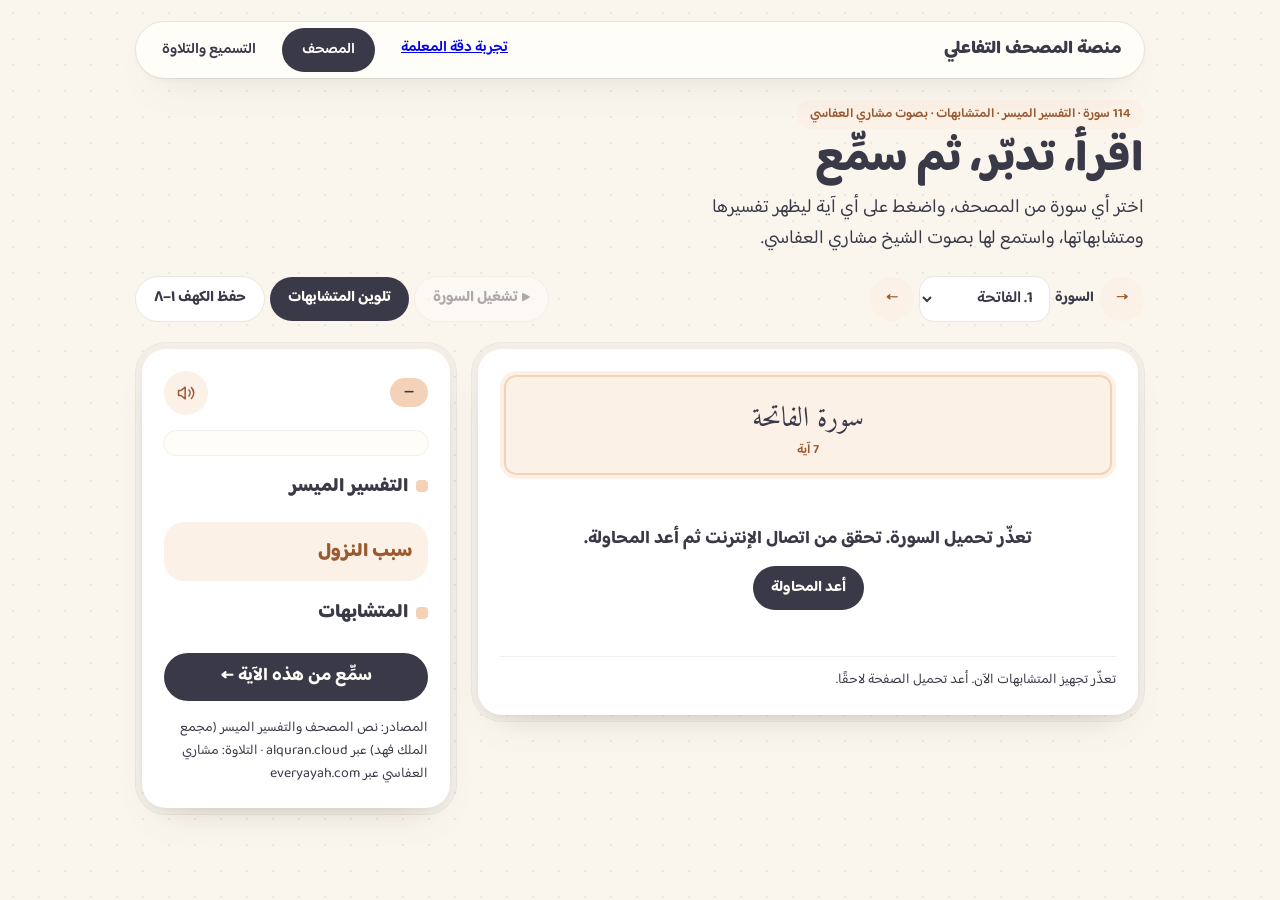
==== commit 590a2c98: "Add continuous memorization playback for Al-Kahf verses 1 to 8" ====
--- a/index.html
+++ b/index.html
@@ -139,7 +139,13 @@
     <div class="pills">
       <button class="btn" id="playAll">▶ تشغيل السورة</button>
       <button class="btn" id="toggleColors" aria-pressed="true">تلوين المتشابهات</button>
+      <button class="btn" id="openKahf">حفظ الكهف ١–٨</button>
     </div>
+  </div>
+  <div class="callout" id="kahfPractice" hidden>
+    <b>حفظ سورة الكهف · الآيات ١ إلى ٨</b>
+    <p class="small">استمع وردّد مع العفاسي. تعود القراءة إلى الآية الأولى بعد الثامنة، وتستمر حتى تضغط إيقاف.</p>
+    <div class="pills"><button class="btn dark" id="kahfRepeat" aria-pressed="false" disabled>▶ ابدأ تكرار الآيات ١–٨</button><span id="kahfStatus" role="status" aria-live="polite">جاهز للتكرار</span></div>
   </div>
   <div class="cols">
     <section class="shell main" aria-label="نص السورة">
@@ -277,6 +283,7 @@
   }finally{clearTimeout(timer);}
 }
 let loadVersion=0;
+let kahfLoop=false,kahfRounds=0,audioVersion=0;
 function cancelRecitation(){if(rec){rec.onend=null;rec.abort();rec=null;}$('mic').classList.remove('on');$('mic').setAttribute('aria-label','ابدأ التسميع');heard='';result=null;$('rResult').hidden=true;$('rStatus').textContent='اضغط المايك وابدأ القراءة';}
 
 const sName=n=>st.surahs[n-1]?.name||'';
@@ -294,6 +301,7 @@
 async function init(){
   $('surahSel').innerHTML=st.surahs.map(s=>`<option value="${s.number}">${s.number}. ${esc(sName(s.number))}</option>`).join('');
   let start=1;try{start=+localStorage.getItem('quran-surah')||1;}catch(e){}
+  if(window.location?.hash==='#kahf')start=18;
   loadSurah(Number.isInteger(start)&&start>=1&&start<=114?start:1);
   buildIndex();
 }
@@ -304,6 +312,7 @@
   try{localStorage.setItem('quran-surah',n);}catch(e){}
   const s=st.surahs[n-1];
   $('surahSel').value=n;$('prevS').disabled=n<=1;$('nextS').disabled=n>=114;$('playAll').disabled=true;$('playOne').disabled=true;
+  $('kahfPractice').hidden=n!==18;$('kahfRepeat').disabled=true;
   $('sName').textContent='سورة '+s.name;$('sMeta').textContent=`${s.numberOfAyahs} آية`;$('basmala').hidden=(n===1||n===9);
   $('mushaf').innerHTML='<p class="msg">جاري تحميل السورة…</p>';
   let verses=null,tafsir=[];
@@ -324,6 +333,7 @@
   st.verses=verses;st.tafsir=tafsir;
   $('sMeta').textContent=`${s.numberOfAyahs} آية`+(verses[0].juz?` · الجزء ${verses[0].juz}`:'');
   $('playAll').disabled=false;$('playOne').disabled=false;
+  $('kahfRepeat').disabled=n!==18||verses.length<8;
   renderMushaf();renderPanel();$('rFrom').value=st.sel;renderRecite();
   if(st.view==='recite')loadTajweed();
 }
@@ -407,23 +417,38 @@
 }
 
 /* ---------- audio (Mishary Alafasy) ---------- */
-function stopAudio(){player.pause();st.playingAll=false;st.playIdx=-1;$('playAll').textContent='▶ تشغيل السورة';$('playAll').setAttribute('aria-pressed','false');
+function stopAudio(){audioVersion++;player.pause();kahfLoop=false;$('kahfRepeat').textContent='▶ ابدأ تكرار الآيات ١–٨';$('kahfRepeat').setAttribute('aria-pressed','false');$('kahfStatus').textContent='متوقف · اضغط ابدأ للتكرار';st.playingAll=false;st.playIdx=-1;$('playAll').textContent='▶ تشغيل السورة';$('playAll').setAttribute('aria-pressed','false');
   $('mushaf').querySelectorAll('.v.playing').forEach(b=>b.classList.remove('playing'));}
 function playVerse(i){
   if(!st.verses[i]){stopAudio();return;}
-  const version=loadVersion;st.playIdx=i;player.src=audioUrl(st.n,st.verses[i].a);
-  player.play().catch(()=>{if(version!==loadVersion)return;$('selLabel').textContent='تعذّر تشغيل الصوت، تأكد من الاتصال';stopAudio();});
+  const version=loadVersion,request=++audioVersion;st.playIdx=i;player.src=audioUrl(st.n,st.verses[i].a);
+  player.play().catch(()=>{if(version!==loadVersion||request!==audioVersion)return;$('selLabel').textContent='تعذّر تشغيل الصوت، تأكد من الاتصال';stopAudio();});
+  if(kahfLoop)$('kahfStatus').textContent=`الدورة ${digits(kahfRounds)} · الآية ${digits(i+1)} من ٨`;
   $('mushaf').querySelectorAll('.v').forEach(b=>b.classList.toggle('playing',+b.dataset.i===i));
-  if(st.playingAll){const el=$('mushaf').querySelector(`[data-i="${i}"]`);if(el)el.scrollIntoView({block:'center',behavior:'smooth'});}
+  if(st.playingAll||kahfLoop){const el=$('mushaf').querySelector(`[data-i="${i}"]`);if(el)el.scrollIntoView({block:'center',behavior:'smooth'});}
 }
 player.onerror=()=>{if(player.src){$('selLabel').textContent='تعذّر تشغيل الصوت، تأكدي من الاتصال';stopAudio();}};
 player.onended=()=>{
+  if(kahfLoop){
+    if(st.n!==18){stopAudio();return;}
+    const next=st.playIdx>=7?0:st.playIdx+1;
+    if(next===0)kahfRounds++;
+    selectVerse(next);playVerse(next);return;
+  }
   if(st.playingAll&&st.playIdx<st.verses.length-1){selectVerse(st.playIdx+1);playVerse(st.playIdx+1);}
   else stopAudio();
 };
-$('playOne').onclick=()=>{st.playingAll=false;playVerse(st.sel);};
+$('playOne').onclick=()=>{stopAudio();playVerse(st.sel);};
+$('openKahf').onclick=async()=>{setView('read');if(st.n!==18||st.verses.length<8)await loadSurah(18);$('kahfPractice').hidden=false;$('kahfPractice').scrollIntoView({block:'center',behavior:'smooth'});};
+$('kahfRepeat').onclick=()=>{
+  if(kahfLoop){stopAudio();return;}
+  if(st.n!==18||st.verses.length<8)return;
+  cancelRecitation();stopAudio();kahfLoop=true;kahfRounds=1;
+  $('kahfRepeat').textContent='⏹ إيقاف التكرار';$('kahfRepeat').setAttribute('aria-pressed','true');selectVerse(0);playVerse(0);
+};
 $('playAll').onclick=()=>{
   if(st.playingAll){stopAudio();return;}
+  stopAudio();
   st.playingAll=true;$('playAll').textContent='⏸ إيقاف';$('playAll').setAttribute('aria-pressed','true');playVerse(st.sel);
 };
 $('toggleColors').onclick=e=>{
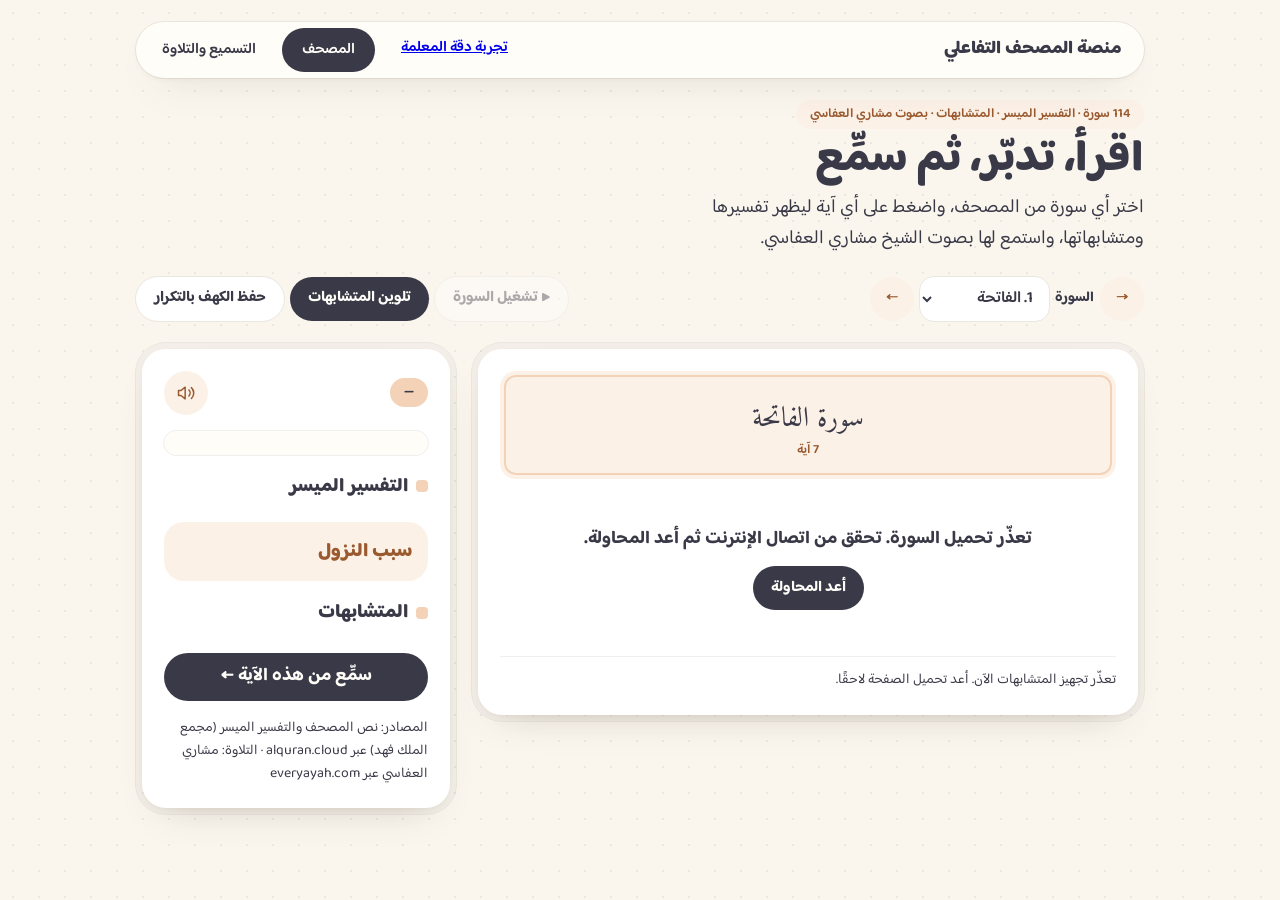
==== commit f9bbcb7e: "Add Al-Kahf verses 9 to 26 repeat range" ====
--- a/index.html
+++ b/index.html
@@ -1,560 +1,566 @@
-<!doctype html>
-<html lang="ar" dir="rtl">
-<head>
-<meta charset="utf-8">
-<meta name="viewport" content="width=device-width, initial-scale=1, viewport-fit=cover">
-<title>المصحف التفاعلي</title>
-<link rel="preconnect" href="https://fonts.googleapis.com">
-<link rel="stylesheet" href="https://fonts.googleapis.com/css2?family=Amiri+Quran&family=Baloo+Bhaijaan+2:wght@400;500;600;700;800&display=swap">
-<style>
-/* Layout: page column 1040px; mushaf shell + side panel that stacks on phones */
-:root{
-  --bg:#faf6ee;--paper:#fffdf8;--card:#ffffff;--ink:#3a3947;--line:rgba(58,57,71,.08);--shell:rgba(58,57,71,.035);
-  --tone:#f3d2b8;--tone-ink:#9a5a30;--tone-soft:#fcf1e7;
-  --lav:#d9ceee;--lav-ink:#664c9a;--lav-soft:#f4f0fb;
-  --ok:#6fae8c;--okbg:#e4f2ea;--no:#e08e7b;--nobg:#fbe9e3;--warn:#c9a63a;--warnbg:#fcf6e2;
-  --m1:#c4dbee;--m2:#f3d2b8;--m3:#d9ceee;--m4:#c6ddc7;--m5:#f3e1a8;--m6:#f1cdd5;
-  --tj-grey:#8f8c9c;--tj-madd:#2f6fd6;--tj-madd2:#1d3fa8;--tj-q:#c0392b;--tj-ikhfa:#9b2fae;--tj-idgham:#2e8b3e;--tj-iqlab:#0f8fb8;--tj-ghunna:#d96a12;
-  --shadow:0 18px 40px -22px rgba(92,74,50,.28),0 2px 6px -2px rgba(92,74,50,.08);
-  --sans:"Baloo Bhaijaan 2","Segoe UI",Tahoma,"Noto Sans Arabic",sans-serif;
-  --quran:"Amiri Quran","Amiri","Traditional Arabic",serif;
-  --spring:cubic-bezier(.32,.72,0,1);
-}
-@media (prefers-color-scheme:dark){:root{
-  --bg:#1f1e27;--paper:#24232d;--card:#2b2a35;--ink:#ede9f3;--line:rgba(255,255,255,.07);--shell:rgba(255,255,255,.035);
-  --tone:#5a4433;--tone-ink:#f0c9a6;--tone-soft:#302e3a;--lav:#4a3f63;--lav-ink:#d4c6f2;--lav-soft:#302e3a;
-  --okbg:#23392e;--nobg:#3e2a26;--warnbg:#3a3322;
-  --m1:#2f4a63;--m2:#5a4433;--m3:#4a3f63;--m4:#34503a;--m5:#5a4e26;--m6:#5a3540;
-  --tj-grey:#9e9bab;--tj-madd:#7fb0ff;--tj-madd2:#a9b8ff;--tj-q:#ff8a7a;--tj-ikhfa:#e48af2;--tj-idgham:#7fd68c;--tj-iqlab:#6fd3f5;--tj-ghunna:#ffad66;
-  --shadow:0 18px 40px -22px rgba(0,0,0,.6);color-scheme:dark}}
-*{box-sizing:border-box}
-[hidden]{display:none!important}
-body{margin:0;font-family:var(--sans);font-size:18px;line-height:1.65;color:var(--ink);background-color:var(--bg);
-  background-image:radial-gradient(var(--line) 1.2px,transparent 1.2px);background-size:26px 26px}
-.wrap{max-width:1040px;margin:0 auto;padding-block:22px 80px;padding-left:max(16px,env(safe-area-inset-left,0px));padding-right:max(16px,env(safe-area-inset-right,0px));display:flex;flex-direction:column;gap:22px}
-button,select,input{font:inherit;color:inherit}
-button{cursor:pointer;border:0;transition:transform .3s var(--spring),background-color .45s var(--spring)}
-button:active{transform:scale(.97)}
-button:focus-visible,a:focus-visible,select:focus-visible,input:focus-visible{outline:3px solid var(--tone-ink);outline-offset:4px}
-nav{display:flex;flex-wrap:wrap;align-items:center;justify-content:space-between;gap:8px;padding:6px;background:var(--paper);border-radius:28px;outline:1px solid var(--line);box-shadow:var(--shadow);position:sticky;top:12px;z-index:20}
-.brand{font-weight:800;padding:0 16px}
-.pills{display:flex;flex-wrap:wrap;gap:6px;align-items:center}
-.pill{background:transparent;font-size:15px;font-weight:600;padding:8px 20px;min-height:44px;border-radius:999px}
-.pill[aria-pressed="true"]{background:var(--ink);color:var(--paper)}
-.rail{display:flex;flex-wrap:wrap;gap:6px;padding:4px;background:var(--shell);outline:1px solid var(--line);border-radius:999px}
-.rail .pill[aria-pressed="true"]{background:var(--tone);color:var(--ink);font-weight:700}
-h1{margin:0;font-size:clamp(28px,5vw,44px);line-height:1.15;font-weight:800;text-wrap:balance}
-.lead{margin:0;font-size:19px;max-width:46ch}
-.tag{align-self:flex-start;background:var(--tone-soft);color:var(--tone-ink);font-size:13px;font-weight:600;padding:4px 14px;border-radius:999px}
-.bar{display:flex;flex-wrap:wrap;align-items:center;justify-content:space-between;gap:10px}
-.btn{display:inline-flex;align-items:center;gap:8px;font-size:15px;font-weight:700;padding:8px 18px;min-height:44px;border-radius:999px;background:var(--card);outline:1px solid var(--line)}
-.btn.dark,.btn[aria-pressed="true"]{background:var(--ink);color:var(--paper);outline:0}
-.btn:disabled{opacity:.4;cursor:default}
-.field{min-height:44px;border-radius:14px;border:0;outline:1px solid var(--line);background:var(--card);padding:6px 12px;font-size:16px;font-weight:600}
-.cols{display:flex;flex-wrap:wrap;gap:16px;align-items:flex-start}
-.shell{background:var(--shell);outline:1px solid var(--line);padding:6px;border-radius:30px;min-width:0}
-.core{background:var(--card);border-radius:24px;box-shadow:var(--shadow),inset 0 1px 0 rgba(255,255,255,.5);padding:22px;display:flex;flex-direction:column;gap:16px}
-.main{flex:999 1 520px}.side{flex:1 1 320px;position:sticky;top:96px}
-@media (max-width:820px){.side{position:static}}
-.banner{background:var(--tone-soft);outline:2px solid var(--tone);outline-offset:-6px;border-radius:16px;padding:14px 18px;text-align:center}
-.banner b{display:block;font-family:var(--quran);font-weight:400;font-size:28px;line-height:1.8}
-.banner small{font-size:13px;font-weight:600;color:var(--tone-ink)}
-.mushaf{margin:0;text-align:center;font-family:var(--quran);font-size:30px;line-height:2.6}
-.basmala{margin:0;text-align:center;font-family:var(--quran);font-size:28px}
-.v{display:inline;background:transparent;line-height:inherit;padding:2px 6px;border-radius:12px;-webkit-box-decoration-break:clone;box-decoration-break:clone;transition:none}
-.v:active{transform:none}
-.v[aria-pressed="true"]{background:var(--tone-soft);box-shadow:inset 0 -3px 0 var(--tone)}
-.v.playing{background:var(--lav-soft);box-shadow:inset 0 -3px 0 var(--lav)}
-.mk{color:var(--tone-ink);margin:0 6px;font-size:.85em}
-.hl{color:#292633;border-radius:8px;padding:0 3px;-webkit-box-decoration-break:clone;box-decoration-break:clone}
-.nocolor .hl{background:none!important;color:inherit;padding:0}
-.chip{display:flex;align-items:center;gap:10px;background:var(--paper);outline:1px solid var(--line);border-radius:14px;padding:8px 12px}
-.sw{width:18px;height:18px;border-radius:6px;flex-shrink:0}
-.q{font-family:var(--quran);font-size:20px;line-height:1.9}
-.where{font-size:13px;font-weight:600;color:var(--tone-ink)}
-.loc{background:var(--tone-soft);color:var(--tone-ink);font-size:13px;font-weight:700;padding:3px 10px;border-radius:999px;min-height:32px}
-h2{margin:0;font-size:19px;font-weight:800;display:flex;align-items:center;gap:8px}
-h2::before{content:"";width:12px;height:12px;border-radius:4px;background:var(--tone)}
-.sel{margin:0;background:var(--paper);outline:1px solid var(--line);border-radius:18px;padding:12px 16px;font-family:var(--quran);font-size:24px;line-height:2.1;text-align:center}
-.nuzul{background:var(--tone-soft);border-radius:20px;padding:14px 16px}
-.nuzul h2{color:var(--tone-ink)}.nuzul h2::before{display:none}
-p{margin:0}
-.small{font-size:14px}
-.scroll{max-height:260px;overflow:auto}
-.round{width:44px;height:44px;border-radius:999px;background:var(--tone-soft);color:var(--tone-ink);display:flex;align-items:center;justify-content:center}
-.row{display:flex;align-items:center;justify-content:space-between;gap:8px;flex-wrap:wrap}
-.badge{background:var(--tone);font-size:13px;font-weight:700;padding:4px 14px;border-radius:999px}
-.msg{text-align:center;padding:30px 0;font-weight:700}
-/* recite */
-.mic{width:110px;height:110px;border-radius:36px;background:var(--ink);color:var(--paper);display:flex;align-items:center;justify-content:center;box-shadow:var(--shadow);align-self:center}
-.mic.on{background:var(--no)}
-.status{text-align:center;font-weight:700}
-.hidden-line{display:flex;align-items:center;gap:12px;background:var(--lav-soft);border-radius:14px;padding:12px 16px;margin-bottom:8px}
-.hidden-line span{font-weight:800;color:var(--lav-ink);font-size:15px;min-width:72px}
-.hidden-line i{display:block;height:12px;border-radius:999px;background:var(--lav)}
-.w{border-radius:8px;padding:0 4px}
-.w-ok{background:var(--okbg);box-shadow:inset 0 -3px 0 var(--ok)}
-.w-miss{background:var(--nobg);box-shadow:inset 0 -3px 0 var(--no)}
-.stats{display:grid;grid-template-columns:repeat(3,minmax(0,1fr));gap:10px}
-.stat{border-radius:18px;padding:10px;text-align:center}
-.stat b{display:block;font-size:24px;font-weight:800;font-variant-numeric:tabular-nums}
-.stat span{font-size:13px;font-weight:500}
-.callout{background:var(--lav-soft);border-radius:20px;padding:14px 16px;display:flex;flex-direction:column;gap:4px}
-.callout b{color:var(--lav-ink)}
-.tjtext{font-family:var(--quran);font-size:28px;line-height:2.4;text-align:center;background:var(--paper);outline:1px solid var(--line);border-radius:18px;padding:10px 14px;margin:0}
-.rule{display:flex;gap:10px;align-items:flex-start;background:var(--paper);outline:1px solid var(--line);border-radius:14px;padding:10px 12px}
-.rule .dot{width:14px;height:14px;border-radius:5px;margin-top:6px;flex-shrink:0}
-.tj-h,.tj-s,.tj-l,.tj-d,.tj-b{color:var(--tj-grey)}
-.tj-n,.tj-p{color:var(--tj-madd)}.tj-m,.tj-o{color:var(--tj-madd2)}
-.tj-q{color:var(--tj-q)}.tj-f,.tj-c{color:var(--tj-ikhfa)}
-.tj-a,.tj-u,.tj-w{color:var(--tj-idgham)}.tj-i{color:var(--tj-iqlab)}.tj-g{color:var(--tj-ghunna)}
-@media (prefers-reduced-motion:reduce){*{transition:none!important}}
-</style>
-</head>
-<body>
-<div class="wrap">
-<nav aria-label="القائمة الرئيسية">
-  <span class="brand">منصة المصحف التفاعلي</span>
-  <div class="pills">
-    <a class="pill" href="pilot.html">تجربة دقة المعلمة</a>
-    <button class="pill" data-view="read" aria-pressed="true">المصحف</button>
-    <button class="pill" data-view="recite" aria-pressed="false">التسميع والتلاوة</button>
-  </div>
-</nav>
-
-<!-- ============ READ ============ -->
-<section id="view-read" style="display:flex;flex-direction:column;gap:22px">
-  <header style="display:flex;flex-direction:column;gap:6px">
-    <span class="tag">114 سورة · التفسير الميسر · المتشابهات · بصوت مشاري العفاسي</span>
-    <h1>اقرأ، تدبّر، ثم سمِّع</h1>
-    <p class="lead">اختر أي سورة من المصحف، واضغط على أي آية ليظهر تفسيرها ومتشابهاتها، واستمع لها بصوت الشيخ مشاري العفاسي.</p>
-  </header>
-  <div class="bar">
-    <div class="pills">
-      <button class="round" id="prevS" aria-label="السورة السابقة">→</button>
-      <label for="surahSel" class="small" style="font-weight:700">السورة</label>
-      <select id="surahSel" class="field" aria-label="اختر السورة"><option>جاري التحميل…</option></select>
-      <button class="round" id="nextS" aria-label="السورة التالية">←</button>
-    </div>
-    <div class="pills">
-      <button class="btn" id="playAll">▶ تشغيل السورة</button>
-      <button class="btn" id="toggleColors" aria-pressed="true">تلوين المتشابهات</button>
-      <button class="btn" id="openKahf">حفظ الكهف ١–٨</button>
-    </div>
-  </div>
-  <div class="callout" id="kahfPractice" hidden>
-    <b>حفظ سورة الكهف · الآيات ١ إلى ٨</b>
-    <p class="small">استمع وردّد مع العفاسي. تعود القراءة إلى الآية الأولى بعد الثامنة، وتستمر حتى تضغط إيقاف.</p>
-    <div class="pills"><button class="btn dark" id="kahfRepeat" aria-pressed="false" disabled>▶ ابدأ تكرار الآيات ١–٨</button><span id="kahfStatus" role="status" aria-live="polite">جاهز للتكرار</span></div>
-  </div>
-  <div class="cols">
-    <section class="shell main" aria-label="نص السورة">
-      <div class="core" id="mushafCore">
-        <div class="banner"><b id="sName">…</b><small id="sMeta"></small></div>
-        <p class="basmala" id="basmala" hidden>بِسْمِ ٱللَّهِ ٱلرَّحْمَٰنِ ٱلرَّحِيمِ</p>
-        <div id="mushaf"><p class="msg">جاري تحميل السورة…</p></div>
-        <p class="small" id="simStatus" style="border-top:1px solid var(--line);padding-top:12px">جاري تجهيز المتشابهات من المصحف كاملًا…</p>
-      </div>
-    </section>
-    <aside class="shell side" aria-label="تفسير الآية المختارة">
-      <div class="core">
-        <div class="row">
-          <span class="badge" id="selLabel">—</span>
-          <button class="round" id="playOne" aria-label="استمع للآية بصوت العفاسي">
-            <svg aria-hidden="true" width="20" height="20" viewBox="0 0 24 24" fill="none" stroke="currentColor" stroke-width="1.8" stroke-linecap="round" stroke-linejoin="round"><path d="M11 5 6 9H3v6h3l5 4z"/><path d="M15.5 8.5a5 5 0 0 1 0 7"/><path d="M18.5 5.5a9 9 0 0 1 0 13"/></svg>
-          </button>
-        </div>
-        <p class="sel" id="selText"></p>
-        <div style="display:flex;flex-direction:column;gap:4px"><h2>التفسير الميسر</h2><p id="selTafsir" class="scroll"></p></div>
-        <div class="nuzul"><h2>سبب النزول</h2><p id="selNuzul"></p></div>
-        <div style="display:flex;flex-direction:column;gap:8px"><h2>المتشابهات</h2><div id="selSim" class="scroll" style="display:flex;flex-direction:column;gap:8px"></div></div>
-        <button class="btn dark" id="goRecite" style="justify-content:center;font-size:18px;min-height:48px">سمِّع من هذه الآية ←</button>
-        <p class="small">المصادر: نص المصحف والتفسير الميسر (مجمع الملك فهد) عبر alquran.cloud · التلاوة: مشاري العفاسي عبر everyayah.com</p>
-      </div>
-    </aside>
-  </div>
-</section>
-
-<!-- ============ RECITE ============ -->
-<section id="view-recite" hidden style="display:flex;flex-direction:column;gap:22px">
-  <header style="display:flex;flex-direction:column;gap:6px">
-    <span class="tag" style="background:var(--lav-soft);color:var(--lav-ink)">المعلمة الذكية</span>
-    <h1>سمِّع وأنا أتابعك</h1>
-    <p class="lead">اختر الآيات، ثم اقرأ بصوتك، وستقارن المعلمة قراءتك كلمة كلمة، وتُريك أحكام التجويد ملوّنة مع النطق الصحيح.</p>
-  </header>
-  <div class="bar">
-    <div class="rail" role="group" aria-label="نوع التسميع">
-      <button class="pill" data-mode="hifz" aria-pressed="true">التسميع من الحفظ</button>
-      <button class="pill" data-mode="tilawa" aria-pressed="false">التلاوة من المصحف</button>
-    </div>
-    <div class="pills">
-      <span class="btn" id="rSurah" style="cursor:default"></span>
-      <label for="rFrom" class="small" style="font-weight:700">من الآية</label>
-      <select id="rFrom" class="field"></select>
-      <label for="rCount" class="small" style="font-weight:700">عدد الآيات</label>
-      <select id="rCount" class="field"><option>1</option><option selected>3</option><option>5</option><option>10</option></select>
-    </div>
-  </div>
-  <div class="cols">
-    <section class="shell main" aria-label="التسميع">
-      <div class="core">
-        <div id="rText"></div>
-        <button class="mic" id="mic" aria-label="ابدأ التسميع">
-          <svg aria-hidden="true" width="44" height="44" viewBox="0 0 24 24" fill="none" stroke="currentColor" stroke-width="1.7" stroke-linecap="round" stroke-linejoin="round"><rect x="9" y="3" width="6" height="11" rx="3"/><path d="M5 11a7 7 0 0 0 14 0"/><path d="M12 18v3"/></svg>
-        </button>
-        <p class="status" id="rStatus" aria-live="polite">اضغط المايك وابدأ القراءة</p>
-        <div id="rResult" hidden style="display:flex;flex-direction:column;gap:12px">
-          <div class="stats">
-            <div class="stat" style="background:var(--okbg)"><b id="nOk">0</b><span>كلمات صحيحة</span></div>
-            <div class="stat" style="background:var(--nobg)"><b id="nMiss">0</b><span>ناقصة أو مختلفة</span></div>
-            <div class="stat" style="background:var(--lav-soft)"><b id="nPct">0%</b><span>نسبة الحفظ</span></div>
-          </div>
-          <p class="small" id="heard"></p>
-        </div>
-      </div>
-    </section>
-    <aside class="shell side" aria-label="أحكام التجويد">
-      <div class="core">
-        <div class="row"><h2>التجويد</h2><span class="badge" id="tjLabel">—</span></div>
-        <div class="pills">
-          <button class="round" id="tjPrev" aria-label="الآية السابقة">→</button>
-          <button class="btn" id="tjPlay" style="flex:1;justify-content:center">🔊 النطق الصحيح</button>
-          <button class="round" id="tjNext" aria-label="الآية التالية">←</button>
-        </div>
-        <p class="tjtext" id="tjText">…</p>
-        <div id="tjRules" style="display:flex;flex-direction:column;gap:8px"></div>
-        <div class="callout">
-          <b>كيف تصحّح المعلمة؟</b>
-          <span class="small">تقارن الكلمات التي سمعتها بالآيات: الأخضر صحيح، والأحمر ناقص أو مختلف. أما الحركات والتجويد فتعرضها المعلمة ملوّنة لتراجعها مع صوت العفاسي، لأن المتصفح لا يستطيع الحكم عليها من الصوت بدقة.</span>
-        </div>
-      </div>
-    </aside>
-  </div>
-</section>
-</div>
-
-<audio id="player" preload="none"></audio>
-
-<script>
-const API='https://api.alquran.cloud/v1';
-const $=id=>document.getElementById(id);
-const player=$('player');
-const digits=n=>String(n).replace(/\d/g,d=>'٠١٢٣٤٥٦٧٨٩'[d]);
-const pad=n=>String(n).padStart(3,'0');
-const audioUrl=(s,a)=>`https://everyayah.com/data/Alafasy_128kbps/${pad(s)}${pad(a)}.mp3`;
-const esc=s=>s.replace(/[&<>"]/g,c=>({'&':'&amp;','<':'&lt;','>':'&gt;','"':'&quot;'}[c]));
-const norm=w=>w.replace(/[ؐ-ًؚ-ٰٟۖ-ۭ࣓-ࣿـ]/g,'').replace(/[ٱأإآ]/g,'ا').replace(/ة/g,'ه').replace(/ى/g,'ي').replace(/[^ء-ي]/g,'');
-const wordKey=w=>w.replace(/[ؐ-ًؚ-ٰٟۖ-ۭ࣓-ࣿـ]/g,'').replace(/ٱ/g,'ا').replace(/[^ء-ي]/g,'');
-let phraseIndex=new Map();
-const NUZUL={
-  1:'لا يُعرف لهذه الآية سبب نزول خاص. والفاتحة سورة مكية، وهي «أم الكتاب» التي تُقرأ في كل ركعة.',
-  112:'قال المشركون للنبي ﷺ: انسُب لنا ربك وصِفه لنا، فأنزل الله هذه السورة. (رواه الترمذي عن أُبيّ بن كعب رضي الله عنه).'
-};
-const NO_NUZUL='لم يُضَف سبب نزول لهذه الآية بعد. وكثير من الآيات ليس لها سبب نزول خاص.';
-const TJ={
-  h:'همزة وصل: تُكتب ولا تُنطق عند وصل الكلام.',
-  s:'حرف لا يُنطق في التلاوة.',
-  l:'لام شمسية: لا تُنطق، ويُشدَّد الحرف الذي بعدها.',
-  n:'مدّ طبيعي: يُمدّ حركتين.',
-  p:'مدّ جائز منفصل: يُمدّ حركتين أو أربعًا أو خمسًا.',
-  m:'مدّ لازم: يُمدّ ست حركات لزومًا.',
-  o:'مدّ واجب متصل: يُمدّ أربع أو خمس حركات.',
-  q:'قلقلة: اضطراب الصوت عند النطق بأحد حروف (قطب جد) ساكنًا.',
-  f:'إخفاء: النون الساكنة أو التنوين قبل أحد حروف الإخفاء، تُخفى مع غنّة.',
-  c:'إخفاء شفوي: الميم الساكنة قبل الباء، تُخفى مع غنّة.',
-  w:'إدغام شفوي: الميم الساكنة في الميم، مع غنّة.',
-  i:'إقلاب: تُقلب النون الساكنة أو التنوين ميمًا قبل الباء، مع غنّة.',
-  a:'إدغام بغنّة: النون الساكنة أو التنوين في حروف (ينمو).',
-  u:'إدغام بغير غنّة: النون الساكنة أو التنوين في اللام أو الراء.',
-  d:'إدغام متجانسين: حرفان اتحدا مخرجًا واختلفا صفة.',
-  b:'إدغام متقاربين: حرفان تقاربا مخرجًا وصفة.',
-  g:'غنّة: النون والميم المشدّدتان، تُمدّ الغنّة حركتين.'
-};
-
-const NAMES='الفاتحة البقرة آل_عمران النساء المائدة الأنعام الأعراف الأنفال التوبة يونس هود يوسف الرعد إبراهيم الحجر النحل الإسراء الكهف مريم طه الأنبياء الحج المؤمنون النور الفرقان الشعراء النمل القصص العنكبوت الروم لقمان السجدة الأحزاب سبأ فاطر يس الصافات ص الزمر غافر فصلت الشورى الزخرف الدخان الجاثية الأحقاف محمد الفتح الحجرات ق الذاريات الطور النجم القمر الرحمن الواقعة الحديد المجادلة الحشر الممتحنة الصف الجمعة المنافقون التغابن الطلاق التحريم الملك القلم الحاقة المعارج نوح الجن المزمل المدثر القيامة الإنسان المرسلات النبأ النازعات عبس التكوير الانفطار المطففين الانشقاق البروج الطارق الأعلى الغاشية الفجر البلد الشمس الليل الضحى الشرح التين العلق القدر البينة الزلزلة العاديات القارعة التكاثر العصر الهمزة الفيل قريش الماعون الكوثر الكافرون النصر المسد الإخلاص الفلق الناس'.split(' ').map(s=>s.replace('_',' '));
-const COUNTS=[7,286,200,176,120,165,206,75,129,109,123,111,43,52,99,128,111,110,98,135,112,78,118,64,77,227,93,88,69,60,34,30,73,54,45,83,182,88,75,85,54,53,89,59,37,35,38,29,18,45,60,49,62,55,78,96,29,22,24,13,14,11,11,18,12,12,30,52,52,44,28,28,20,56,40,31,50,40,46,42,29,19,36,25,22,17,19,26,30,20,15,21,11,8,8,19,5,8,8,11,11,8,3,9,5,4,7,3,6,3,5,4,5,6];
-const st={surahs:NAMES.map((name,i)=>({number:i+1,name,numberOfAyahs:COUNTS[i]})),n:1,verses:[],tafsir:[],tajweed:null,sel:0,colors:true,playingAll:false,playIdx:-1,mode:'hifz',view:'read'};
-let index=null,refText=null,result=null;
-
-async function getJSON(url,raw){
-  const controller=new AbortController(),timer=setTimeout(()=>controller.abort(),15000);
-  try{const r=await fetch(url,{signal:controller.signal});if(!r.ok)throw new Error(r.status);
-    const j=await r.json();if(!raw&&j.code!==200)throw new Error('Invalid API response');return raw?j:j.data;
-  }finally{clearTimeout(timer);}
-}
-let loadVersion=0;
-let kahfLoop=false,kahfRounds=0,audioVersion=0;
-function cancelRecitation(){if(rec){rec.onend=null;rec.abort();rec=null;}$('mic').classList.remove('on');$('mic').setAttribute('aria-label','ابدأ التسميع');heard='';result=null;$('rResult').hidden=true;$('rStatus').textContent='اضغط المايك وابدأ القراءة';}
-
-const sName=n=>st.surahs[n-1]?.name||'';
-const OFFLINE='تعذّر تحميل السورة. تحقق من اتصال الإنترنت ثم أعد المحاولة.';
-function showError(where,msg){$(where).innerHTML=`<div class="msg" style="display:flex;flex-direction:column;gap:12px;align-items:center"><p>${msg}</p><button class="btn dark" id="retry">أعد المحاولة</button></div>`;$('retry').onclick=()=>{loadSurah(st.n,st.sel);if(!index)buildIndex();};}
-
-/* split verse text into display tokens, dropping the leading basmala of verse 1 (except Al-Fatiha) */
-function tokens(s,a,text){
-  let t=text.trim().split(/\s+/);
-  if(a===1&&s!==1&&s!==9&&norm(t[0])==='بسم')t=t.slice(4);
-  return t.map(d=>({d,n:norm(d)}));
-}
-
-/* ---------- loading ---------- */
-async function init(){
-  $('surahSel').innerHTML=st.surahs.map(s=>`<option value="${s.number}">${s.number}. ${esc(sName(s.number))}</option>`).join('');
-  let start=1;try{start=+localStorage.getItem('quran-surah')||1;}catch(e){}
-  if(window.location?.hash==='#kahf')start=18;
-  loadSurah(Number.isInteger(start)&&start>=1&&start<=114?start:1);
-  buildIndex();
-}
-async function loadSurah(n,sel=0){
-  if(!Number.isInteger(n)||n<1||n>114)return;
-  const version=++loadVersion;cancelRecitation();
-  stopAudio();st.n=n;st.sel=Math.max(0,Math.min(COUNTS[n-1]-1,Number(sel)||0));st.tajweed=null;result=null;st.verses=[];st.tafsir=[];
-  try{localStorage.setItem('quran-surah',n);}catch(e){}
-  const s=st.surahs[n-1];
-  $('surahSel').value=n;$('prevS').disabled=n<=1;$('nextS').disabled=n>=114;$('playAll').disabled=true;$('playOne').disabled=true;
-  $('kahfPractice').hidden=n!==18;$('kahfRepeat').disabled=true;
-  $('sName').textContent='سورة '+s.name;$('sMeta').textContent=`${s.numberOfAyahs} آية`;$('basmala').hidden=(n===1||n===9);
-  $('mushaf').innerHTML='<p class="msg">جاري تحميل السورة…</p>';
-  let verses=null,tafsir=[];
-  try{
-    const [qr,tr]=await Promise.allSettled([getJSON(`${API}/surah/${n}/quran-uthmani`),getJSON(`${API}/surah/${n}/ar.muyassar`)]);
-    if(tr.status==='fulfilled')tafsir=tr.value.ayahs.map(x=>x.text);
-    if(qr.status!=='fulfilled')throw qr.reason;const q=qr.value;
-    verses=q.ayahs.map(x=>({a:x.numberInSurah,juz:x.juz,page:x.page,tk:tokens(n,x.numberInSurah,x.text)}));
-
-  }catch(e){
-    try{ /* fallback: Quran.com text (no tafsir) */
-      const j=await getJSON(`https://api.quran.com/api/v4/quran/verses/uthmani?chapter_number=${n}`,true);
-      verses=j.verses.map(x=>{const a=+x.verse_key.split(':')[1];return {a,tk:tokens(n,a,x.text_uthmani)};});
-    }catch(e2){}
-  }
-  if(version!==loadVersion)return;
-  if(!verses||!verses.length){showError('mushaf',OFFLINE);return;}
-  st.verses=verses;st.tafsir=tafsir;
-  $('sMeta').textContent=`${s.numberOfAyahs} آية`+(verses[0].juz?` · الجزء ${verses[0].juz}`:'');
-  $('playAll').disabled=false;$('playOne').disabled=false;
-  $('kahfRepeat').disabled=n!==18||verses.length<8;
-  renderMushaf();renderPanel();$('rFrom').value=st.sel;renderRecite();
-  if(st.view==='recite')loadTajweed();
-}
-async function buildIndex(){
-  try{
-    const q=await getJSON(API+'/quran/quran-uthmani');
-    const verses=new Map();
-    q.surahs.forEach(s=>s.ayahs.forEach(x=>{
-      const ref=s.number+':'+x.numberInSurah;
-      const words=tokens(s.number,x.numberInSurah,x.text).map(t=>wordKey(t.d)).filter(Boolean);
-      const key=words.join(' ');if(!key)return;
-      if(!verses.has(key))verses.set(key,new Set());
-      verses.get(key).add(ref);
-    }));
-    const phrases=new Map([...verses].filter(([key,refs])=>refs.size>1));
-    phraseIndex=phrases;assignPhraseColors([...phrases.keys()]);
-    index=phrases;$('simStatus').textContent='الآية المتكررة كاملة لها لون واحد في جميع مواضعها. لكل آية مختلفة لون خاص، والآيات غير المتكررة بلا تلوين.';
-    renderMushaf();renderPanel();
-  }catch(e){$('simStatus').textContent='تعذّر تجهيز المتشابهات الآن. أعد تحميل الصفحة لاحقًا.';}
-}
-
-/* ---------- similar phrases ---------- */
-function spansOf(vi){
-  const v=st.verses[vi],ref=st.n+':'+v.a,spans=[],mark=v.tk.map(()=>null);
-  const key=v.tk.map(t=>wordKey(t.d)).filter(Boolean).join(' '),refs=phraseIndex.get(key);
-  if(refs&&refs.has(ref)&&refs.size>1){
-    spans.push({key,text:v.tk.map(t=>t.d).join(' '),refs:new Set([...refs].filter(r=>r!==ref))});
-    mark.fill(0);
-  }
-  return {mark,spans};
-}
-const colorMap=new Map();
-function assignPhraseColors(keys){
-  colorMap.clear();
-  // Sorted full-corpus keys make colors independent of navigation and request order.
-  [...new Set(keys)].sort().forEach((key,i)=>{
-    colorMap.set(key,`hsl(${((i*137.50776405003785)%360).toFixed(9)} ${60+(i%4)*8}% ${72+(Math.floor(i/4)%4)*5}%)`);
-  });
-}
-function colorFor(key){return colorMap.get(key)||'transparent';}
-
-/* ---------- render: read view ---------- */
-function verseHTML(vi){
-  const v=st.verses[vi],{mark,spans}=spansOf(vi),segs=[];
-  v.tk.forEach((t,i)=>{
-    const last=segs[segs.length-1];
-    if(last&&last.m===mark[i])last.w.push(t.d);else segs.push({m:mark[i],w:[t.d]});
-  });
-  return segs.map(s=>s.m===null?esc(s.w.join(' ')):`<span class="hl" style="background:${colorFor(spans[s.m].key)}">${esc(s.w.join(' '))}</span>`).join(' ');
-}
-function renderMushaf(){
-  if(!st.verses.length)return;
-  $('mushaf').innerHTML='<p class="mushaf">'+st.verses.map((v,i)=>`<button class="v${st.playIdx===i?' playing':''}" data-i="${i}" aria-pressed="${i===st.sel}">${verseHTML(i)}<span class="mk">﴿${digits(v.a)}﴾</span></button>`).join(' ')+'</p>';
-  $('mushaf').querySelectorAll('.v').forEach(b=>b.onclick=()=>selectVerse(+b.dataset.i));
-}
-function selectVerse(i){
-  st.sel=i;
-  $('mushaf').querySelectorAll('.v').forEach(b=>b.setAttribute('aria-pressed',+b.dataset.i===i));
-  renderPanel();
-}
-function refLabel(r){const [s,a]=r.split(':');return `${sName(+s)} ${a}`;}
-function renderPanel(){
-  const v=st.verses[st.sel];if(!v)return;
-  $('selLabel').textContent=`${sName(st.n)} · الآية ${v.a}`+(v.page?` · ص ${v.page}`:'');
-  $('selText').textContent=v.tk.map(t=>t.d).join(' ');
-  $('selTafsir').textContent=st.tafsir[st.sel]||'تعذّر تحميل التفسير الآن. أعيدي تحميل الصفحة بعد قليل.';
-  $('selNuzul').textContent=NUZUL[st.n]||NO_NUZUL;
-  if(!index){$('selSim').innerHTML='<p class="small">جاري تجهيز المتشابهات…</p>';return;}
-  const {spans}=spansOf(st.sel);
-  if(!spans.length){$('selSim').innerHTML='<p class="small">هذه الآية لا تتكرر كاملة في موضع آخر.</p>';return;}
-  $('selSim').innerHTML=spans.map(sp=>{
-    const text=sp.text;
-    const refs=[...sp.refs],shown=refs.slice(0,8);
-    return `<div class="chip" style="align-items:flex-start"><span class="sw" style="margin-top:8px;background:${colorFor(sp.key)}"></span><div style="display:flex;flex-direction:column;gap:6px;min-width:0"><span class="q hl" style="background:${colorFor(sp.key)}">${esc(text)}</span><div class="pills">${shown.map(r=>`<button class="loc" data-ref="${r}">${esc(refLabel(r))}</button>`).join('')}${refs.length>8?`<span class="where">و ${refs.length-8} موضعًا آخر</span>`:''}${!refs.length?'<span class="small">تتكرر داخل الآية نفسها</span>':''}</div></div></div>`;
-  }).join('');
-  $('selSim').querySelectorAll('[data-ref]').forEach(b=>b.onclick=()=>{const [s,a]=b.dataset.ref.split(':').map(Number);goTo(s,a);});
-}
-async function goTo(s,a){
-  if(s!==st.n)await loadSurah(s,a-1);else selectVerse(a-1);
-  const el=$('mushaf').querySelector(`[data-i="${a-1}"]`);if(el)el.scrollIntoView({block:'center',behavior:'smooth'});
-}
-
-/* ---------- audio (Mishary Alafasy) ---------- */
-function stopAudio(){audioVersion++;player.pause();kahfLoop=false;$('kahfRepeat').textContent='▶ ابدأ تكرار الآيات ١–٨';$('kahfRepeat').setAttribute('aria-pressed','false');$('kahfStatus').textContent='متوقف · اضغط ابدأ للتكرار';st.playingAll=false;st.playIdx=-1;$('playAll').textContent='▶ تشغيل السورة';$('playAll').setAttribute('aria-pressed','false');
-  $('mushaf').querySelectorAll('.v.playing').forEach(b=>b.classList.remove('playing'));}
-function playVerse(i){
-  if(!st.verses[i]){stopAudio();return;}
-  const version=loadVersion,request=++audioVersion;st.playIdx=i;player.src=audioUrl(st.n,st.verses[i].a);
-  player.play().catch(()=>{if(version!==loadVersion||request!==audioVersion)return;$('selLabel').textContent='تعذّر تشغيل الصوت، تأكد من الاتصال';stopAudio();});
-  if(kahfLoop)$('kahfStatus').textContent=`الدورة ${digits(kahfRounds)} · الآية ${digits(i+1)} من ٨`;
-  $('mushaf').querySelectorAll('.v').forEach(b=>b.classList.toggle('playing',+b.dataset.i===i));
-  if(st.playingAll||kahfLoop){const el=$('mushaf').querySelector(`[data-i="${i}"]`);if(el)el.scrollIntoView({block:'center',behavior:'smooth'});}
-}
-player.onerror=()=>{if(player.src){$('selLabel').textContent='تعذّر تشغيل الصوت، تأكدي من الاتصال';stopAudio();}};
-player.onended=()=>{
-  if(kahfLoop){
-    if(st.n!==18){stopAudio();return;}
-    const next=st.playIdx>=7?0:st.playIdx+1;
-    if(next===0)kahfRounds++;
-    selectVerse(next);playVerse(next);return;
-  }
-  if(st.playingAll&&st.playIdx<st.verses.length-1){selectVerse(st.playIdx+1);playVerse(st.playIdx+1);}
-  else stopAudio();
-};
-$('playOne').onclick=()=>{stopAudio();playVerse(st.sel);};
-$('openKahf').onclick=async()=>{setView('read');if(st.n!==18||st.verses.length<8)await loadSurah(18);$('kahfPractice').hidden=false;$('kahfPractice').scrollIntoView({block:'center',behavior:'smooth'});};
-$('kahfRepeat').onclick=()=>{
-  if(kahfLoop){stopAudio();return;}
-  if(st.n!==18||st.verses.length<8)return;
-  cancelRecitation();stopAudio();kahfLoop=true;kahfRounds=1;
-  $('kahfRepeat').textContent='⏹ إيقاف التكرار';$('kahfRepeat').setAttribute('aria-pressed','true');selectVerse(0);playVerse(0);
-};
-$('playAll').onclick=()=>{
-  if(st.playingAll){stopAudio();return;}
-  stopAudio();
-  st.playingAll=true;$('playAll').textContent='⏸ إيقاف';$('playAll').setAttribute('aria-pressed','true');playVerse(st.sel);
-};
-$('toggleColors').onclick=e=>{
-  st.colors=!st.colors;e.currentTarget.setAttribute('aria-pressed',st.colors);$('mushafCore').classList.toggle('nocolor',!st.colors);
-};
-$('surahSel').onchange=e=>loadSurah(+e.target.value);
-$('prevS').onclick=()=>st.n>1&&loadSurah(st.n-1);
-$('nextS').onclick=()=>st.n<114&&loadSurah(st.n+1);
-
-/* ---------- views ---------- */
-function setView(v){
-  cancelRecitation();st.view=v;
-  document.querySelectorAll('[data-view]').forEach(b=>b.setAttribute('aria-pressed',b.dataset.view===v));
-  $('view-read').hidden=v!=='read';$('view-recite').hidden=v!=='recite';
-  stopAudio();window.scrollTo(0,0);
-  if(v==='recite'){renderRecite();loadTajweed();}
-}
-document.querySelectorAll('[data-view]').forEach(b=>b.onclick=()=>setView(b.dataset.view));
-$('goRecite').onclick=()=>{result=null;$('rFrom').value=st.sel;setView('recite');};
-
-/* ---------- recite ---------- */
-function range(){const f=+$('rFrom').value||0,c=+$('rCount').value;return st.verses.slice(f,Math.min(st.verses.length,f+c)).map((v,k)=>({v,i:f+k}));}
-function renderRecite(){
-  if(!st.verses.length)return;
-  $('rSurah').textContent=`سورة ${sName(st.n)}`;
-  const prev=$('rFrom').value;
-  $('rFrom').innerHTML=st.verses.map((v,i)=>`<option value="${i}">${v.a}</option>`).join('');
-  $('rFrom').value=prev&&+prev<st.verses.length?prev:st.sel;
-  document.querySelectorAll('[data-mode]').forEach(b=>b.setAttribute('aria-pressed',b.dataset.mode===st.mode));
-  const R=range();
-  if(result){
-    let k=0;
-    $('rText').innerHTML='<p class="mushaf">'+R.map(({v})=>v.tk.filter(t=>t.n).map(t=>`<span class="w ${result[k++]?'w-ok':'w-miss'}">${esc(t.d)}</span>`).join(' ')+` <span class="mk">﴿${digits(v.a)}﴾</span>`).join(' ')+'</p>';
-  }else if(st.mode==='hifz'){
-    $('rText').innerHTML=R.map(({v})=>`<div class="hidden-line"><span>الآية ${v.a}</span><i style="width:${Math.min(90,20+v.tk.length*6)}%"></i></div>`).join('')+'<p class="small" style="text-align:center">الآيات مخفية. سمِّع من حفظك، وستظهر بعد التصحيح.</p>';
-  }else{
-    $('rText').innerHTML='<p class="mushaf">'+R.map(({v})=>`${esc(v.tk.map(t=>t.d).join(' '))} <span class="mk">﴿${digits(v.a)}﴾</span>`).join(' ')+'</p>';
-  }
-  renderTajweed();
-}
-document.querySelectorAll('[data-mode]').forEach(b=>b.onclick=()=>{cancelRecitation();st.mode=b.dataset.mode;result=null;$('rResult').hidden=true;renderRecite();});
-$('rFrom').onchange=$('rCount').onchange=()=>{cancelRecitation();result=null;$('rResult').hidden=true;renderRecite();};
-
-/* tajweed (colour-coded text from alquran.cloud "quran-tajweed") */
-let tjIdx=0;
-async function loadTajweed(){
-  if(st.tajweed)return renderTajweed();
-  $('tjText').textContent='جاري تحميل التجويد…';
-  const version=loadVersion,n=st.n;
-  try{const d=await getJSON(`${API}/surah/${n}/quran-tajweed`);if(version!==loadVersion)return;st.tajweed=d.ayahs.map(x=>x.text);}catch(e){if(version!==loadVersion)return;$('tjText').textContent='تعذّر تحميل التجويد الآن.';return;}
-  renderTajweed();
-}
-function renderTajweed(){
-  tjIdx=+$('rFrom').value||0;
-  if(!st.tajweed||!st.verses[tjIdx])return;
-  let raw=st.tajweed[tjIdx].trim();
-  if(tjIdx===0&&st.n!==1&&st.n!==9){const parts=raw.split(/\s+/);if(norm(parts[0].replace(/\[[a-z](?::\d+)?\[|\]/g,''))==='بسم')raw=parts.slice(4).join(' ');}
-  const found=new Set();
-  const html=esc(raw).replace(/\[([a-z])(?::\d+)?\[([^\]]*)\]/g,(_,c,t)=>{found.add(c);return `<span class="tj-${c}">${t}</span>`;});
-  $('tjText').innerHTML=html;
-  $('tjLabel').textContent=`الآية ${st.verses[tjIdx].a}`;
-  $('tjPrev').disabled=tjIdx<=0;$('tjNext').disabled=tjIdx>=st.verses.length-1;
-  const order='qmofciauwgpnldbhs';
-  $('tjRules').innerHTML=[...found].filter(c=>TJ[c]).sort((a,b)=>order.indexOf(a)-order.indexOf(b)).map(c=>`<div class="rule"><span class="tj-${c}" aria-hidden="true" style="font-weight:800">●</span><span style="font-size:15px">${TJ[c]}</span></div>`).join('')||'<p class="small">لا توجد أحكام مُعلَّمة في هذه الآية.</p>';
-}
-$('tjPrev').onclick=()=>{if(tjIdx>0){cancelRecitation();$('rFrom').value=tjIdx-1;result=null;renderRecite();}};
-$('tjNext').onclick=()=>{if(tjIdx<st.verses.length-1){cancelRecitation();$('rFrom').value=tjIdx+1;result=null;renderRecite();}};
-$('tjPlay').onclick=()=>{if(!st.verses[tjIdx])return;stopAudio();playVerse(tjIdx);};
-
-/* speech recognition word check */
-const SR=window.SpeechRecognition||window.webkitSpeechRecognition;
-let rec=null,heard='';
-$('mic').onclick=()=>{
-  if(!SR){$('rStatus').textContent='متصفحك لا يدعم التعرّف على الصوت. افتح المنصة من Google Chrome أو Edge.';return;}
-  if(rec){rec.stop();return;}
-  if(!st.verses.length){$('rStatus').textContent='انتظري حتى تُحمَّل السورة أولًا.';return;}
-  if(!window.isSecureContext){$('rStatus').textContent='يتطلب المايك فتح الموقع عبر HTTPS أو localhost.';return;}
-  stopAudio();
-  rec=new SR();rec.lang='ar-SA';rec.continuous=true;rec.interimResults=false;heard='';result=null;$('rResult').hidden=true;renderRecite();
-  rec.onresult=e=>{for(let i=e.resultIndex;i<e.results.length;i++)if(e.results[i].isFinal)heard+=' '+e.results[i][0].transcript;$('rStatus').textContent='أسمعك… استمر';};
-  let speechFailed=false;
-  rec.onerror=e=>{speechFailed=true;$('rStatus').textContent=e.error==='not-allowed'?'اسمح للمنصة باستخدام المايك من إعدادات المتصفح.':'حدث خطأ في الاستماع، حاول مرة أخرى.';};
-  rec.onend=()=>{rec=null;$('mic').classList.remove('on');$('mic').setAttribute('aria-label','ابدأ التسميع');if(!speechFailed)check();};
-  try{rec.start();}catch(e){rec=null;$('rStatus').textContent='تعذّر بدء المايك. تحقق من الإذن ثم أعد المحاولة.';return;}$('mic').classList.add('on');$('mic').setAttribute('aria-label','إنهاء التسميع');$('rStatus').textContent='المعلمة تستمع إليك… اضغط المايك مرة أخرى عند الانتهاء';
-};
-function check(){
-  if(!heard.trim()){$('rStatus').textContent='لم أسمع شيئًا. اقترب من المايك وحاول مرة أخرى.';return;}
-  const got=heard.trim().split(/\s+/).map(norm).filter(Boolean);
-  const exp=range().flatMap(({v})=>v.tk.filter(t=>t.n).map(t=>t.n));
-  // Exact normalized alignment: do not silently remove letters or ignore inserted words.
-  const rows=exp.length+1,cols=got.length+1;
-  const dp=Array.from({length:rows},()=>new Uint16Array(cols));
-  for(let i=0;i<rows;i++)dp[i][0]=i;
-  for(let j=0;j<cols;j++)dp[0][j]=j;
-  for(let i=1;i<rows;i++)for(let j=1;j<cols;j++)dp[i][j]=Math.min(dp[i-1][j]+1,dp[i][j-1]+1,dp[i-1][j-1]+(exp[i-1]===got[j-1]?0:1));
-  result=exp.map(()=>false);let i=exp.length,j=got.length,extras=0;
-  while(i||j){if(i&&j&&dp[i][j]===dp[i-1][j-1]+(exp[i-1]===got[j-1]?0:1)){result[i-1]=exp[i-1]===got[j-1];i--;j--;}else if(j&&dp[i][j]===dp[i][j-1]+1){extras++;j--;}else{i--;}}
-  const ok=result.filter(Boolean).length;
-  $('nOk').textContent=ok;$('nMiss').textContent=exp.length-ok;$('nPct').textContent=Math.round(ok/Math.max(exp.length+extras,1)*100)+'%';
-  $('heard').textContent='النص المسموع (قد يخطئ التعرف الصوتي): '+heard.trim()+(extras?' · كلمات إضافية: '+extras:'');
-  $('rResult').hidden=false;
-  const pct=ok/Math.max(exp.length+extras,1);
-  $('rStatus').textContent=pct>=.9?'تطابق الكلمات مرتفع. راجع القراءة مع المعلّم للتأكد من النطق والتجويد.':pct>=.6?'أحسنت! راجع الكلمات الحمراء ثم أعد.':'بداية طيبة، استمع للآيات ثم حاول مرة أخرى.';
-  renderRecite();
-}
-init();
-</script>
-</body>
-</html>
+<!doctype html>
+<html lang="ar" dir="rtl">
+<head>
+<meta charset="utf-8">
+<meta name="viewport" content="width=device-width, initial-scale=1, viewport-fit=cover">
+<title>المصحف التفاعلي</title>
+<link rel="preconnect" href="https://fonts.googleapis.com">
+<link rel="stylesheet" href="https://fonts.googleapis.com/css2?family=Amiri+Quran&family=Baloo+Bhaijaan+2:wght@400;500;600;700;800&display=swap">
+<style>
+/* Layout: page column 1040px; mushaf shell + side panel that stacks on phones */
+:root{
+  --bg:#faf6ee;--paper:#fffdf8;--card:#ffffff;--ink:#3a3947;--line:rgba(58,57,71,.08);--shell:rgba(58,57,71,.035);
+  --tone:#f3d2b8;--tone-ink:#9a5a30;--tone-soft:#fcf1e7;
+  --lav:#d9ceee;--lav-ink:#664c9a;--lav-soft:#f4f0fb;
+  --ok:#6fae8c;--okbg:#e4f2ea;--no:#e08e7b;--nobg:#fbe9e3;--warn:#c9a63a;--warnbg:#fcf6e2;
+  --m1:#c4dbee;--m2:#f3d2b8;--m3:#d9ceee;--m4:#c6ddc7;--m5:#f3e1a8;--m6:#f1cdd5;
+  --tj-grey:#8f8c9c;--tj-madd:#2f6fd6;--tj-madd2:#1d3fa8;--tj-q:#c0392b;--tj-ikhfa:#9b2fae;--tj-idgham:#2e8b3e;--tj-iqlab:#0f8fb8;--tj-ghunna:#d96a12;
+  --shadow:0 18px 40px -22px rgba(92,74,50,.28),0 2px 6px -2px rgba(92,74,50,.08);
+  --sans:"Baloo Bhaijaan 2","Segoe UI",Tahoma,"Noto Sans Arabic",sans-serif;
+  --quran:"Amiri Quran","Amiri","Traditional Arabic",serif;
+  --spring:cubic-bezier(.32,.72,0,1);
+}
+@media (prefers-color-scheme:dark){:root{
+  --bg:#1f1e27;--paper:#24232d;--card:#2b2a35;--ink:#ede9f3;--line:rgba(255,255,255,.07);--shell:rgba(255,255,255,.035);
+  --tone:#5a4433;--tone-ink:#f0c9a6;--tone-soft:#302e3a;--lav:#4a3f63;--lav-ink:#d4c6f2;--lav-soft:#302e3a;
+  --okbg:#23392e;--nobg:#3e2a26;--warnbg:#3a3322;
+  --m1:#2f4a63;--m2:#5a4433;--m3:#4a3f63;--m4:#34503a;--m5:#5a4e26;--m6:#5a3540;
+  --tj-grey:#9e9bab;--tj-madd:#7fb0ff;--tj-madd2:#a9b8ff;--tj-q:#ff8a7a;--tj-ikhfa:#e48af2;--tj-idgham:#7fd68c;--tj-iqlab:#6fd3f5;--tj-ghunna:#ffad66;
+  --shadow:0 18px 40px -22px rgba(0,0,0,.6);color-scheme:dark}}
+*{box-sizing:border-box}
+[hidden]{display:none!important}
+body{margin:0;font-family:var(--sans);font-size:18px;line-height:1.65;color:var(--ink);background-color:var(--bg);
+  background-image:radial-gradient(var(--line) 1.2px,transparent 1.2px);background-size:26px 26px}
+.wrap{max-width:1040px;margin:0 auto;padding-block:22px 80px;padding-left:max(16px,env(safe-area-inset-left,0px));padding-right:max(16px,env(safe-area-inset-right,0px));display:flex;flex-direction:column;gap:22px}
+button,select,input{font:inherit;color:inherit}
+button{cursor:pointer;border:0;transition:transform .3s var(--spring),background-color .45s var(--spring)}
+button:active{transform:scale(.97)}
+button:focus-visible,a:focus-visible,select:focus-visible,input:focus-visible{outline:3px solid var(--tone-ink);outline-offset:4px}
+nav{display:flex;flex-wrap:wrap;align-items:center;justify-content:space-between;gap:8px;padding:6px;background:var(--paper);border-radius:28px;outline:1px solid var(--line);box-shadow:var(--shadow);position:sticky;top:12px;z-index:20}
+.brand{font-weight:800;padding:0 16px}
+.pills{display:flex;flex-wrap:wrap;gap:6px;align-items:center}
+.pill{background:transparent;font-size:15px;font-weight:600;padding:8px 20px;min-height:44px;border-radius:999px}
+.pill[aria-pressed="true"]{background:var(--ink);color:var(--paper)}
+.rail{display:flex;flex-wrap:wrap;gap:6px;padding:4px;background:var(--shell);outline:1px solid var(--line);border-radius:999px}
+.rail .pill[aria-pressed="true"]{background:var(--tone);color:var(--ink);font-weight:700}
+h1{margin:0;font-size:clamp(28px,5vw,44px);line-height:1.15;font-weight:800;text-wrap:balance}
+.lead{margin:0;font-size:19px;max-width:46ch}
+.tag{align-self:flex-start;background:var(--tone-soft);color:var(--tone-ink);font-size:13px;font-weight:600;padding:4px 14px;border-radius:999px}
+.bar{display:flex;flex-wrap:wrap;align-items:center;justify-content:space-between;gap:10px}
+.btn{display:inline-flex;align-items:center;gap:8px;font-size:15px;font-weight:700;padding:8px 18px;min-height:44px;border-radius:999px;background:var(--card);outline:1px solid var(--line)}
+.btn.dark,.btn[aria-pressed="true"]{background:var(--ink);color:var(--paper);outline:0}
+.btn:disabled{opacity:.4;cursor:default}
+.field{min-height:44px;border-radius:14px;border:0;outline:1px solid var(--line);background:var(--card);padding:6px 12px;font-size:16px;font-weight:600}
+.cols{display:flex;flex-wrap:wrap;gap:16px;align-items:flex-start}
+.shell{background:var(--shell);outline:1px solid var(--line);padding:6px;border-radius:30px;min-width:0}
+.core{background:var(--card);border-radius:24px;box-shadow:var(--shadow),inset 0 1px 0 rgba(255,255,255,.5);padding:22px;display:flex;flex-direction:column;gap:16px}
+.main{flex:999 1 520px}.side{flex:1 1 320px;position:sticky;top:96px}
+@media (max-width:820px){.side{position:static}}
+.banner{background:var(--tone-soft);outline:2px solid var(--tone);outline-offset:-6px;border-radius:16px;padding:14px 18px;text-align:center}
+.banner b{display:block;font-family:var(--quran);font-weight:400;font-size:28px;line-height:1.8}
+.banner small{font-size:13px;font-weight:600;color:var(--tone-ink)}
+.mushaf{margin:0;text-align:center;font-family:var(--quran);font-size:30px;line-height:2.6}
+.basmala{margin:0;text-align:center;font-family:var(--quran);font-size:28px}
+.v{display:inline;background:transparent;line-height:inherit;padding:2px 6px;border-radius:12px;-webkit-box-decoration-break:clone;box-decoration-break:clone;transition:none}
+.v:active{transform:none}
+.v[aria-pressed="true"]{background:var(--tone-soft);box-shadow:inset 0 -3px 0 var(--tone)}
+.v.playing{background:var(--lav-soft);box-shadow:inset 0 -3px 0 var(--lav)}
+.mk{color:var(--tone-ink);margin:0 6px;font-size:.85em}
+.hl{color:#292633;border-radius:8px;padding:0 3px;-webkit-box-decoration-break:clone;box-decoration-break:clone}
+.nocolor .hl{background:none!important;color:inherit;padding:0}
+.chip{display:flex;align-items:center;gap:10px;background:var(--paper);outline:1px solid var(--line);border-radius:14px;padding:8px 12px}
+.sw{width:18px;height:18px;border-radius:6px;flex-shrink:0}
+.q{font-family:var(--quran);font-size:20px;line-height:1.9}
+.where{font-size:13px;font-weight:600;color:var(--tone-ink)}
+.loc{background:var(--tone-soft);color:var(--tone-ink);font-size:13px;font-weight:700;padding:3px 10px;border-radius:999px;min-height:32px}
+h2{margin:0;font-size:19px;font-weight:800;display:flex;align-items:center;gap:8px}
+h2::before{content:"";width:12px;height:12px;border-radius:4px;background:var(--tone)}
+.sel{margin:0;background:var(--paper);outline:1px solid var(--line);border-radius:18px;padding:12px 16px;font-family:var(--quran);font-size:24px;line-height:2.1;text-align:center}
+.nuzul{background:var(--tone-soft);border-radius:20px;padding:14px 16px}
+.nuzul h2{color:var(--tone-ink)}.nuzul h2::before{display:none}
+p{margin:0}
+.small{font-size:14px}
+.scroll{max-height:260px;overflow:auto}
+.round{width:44px;height:44px;border-radius:999px;background:var(--tone-soft);color:var(--tone-ink);display:flex;align-items:center;justify-content:center}
+.row{display:flex;align-items:center;justify-content:space-between;gap:8px;flex-wrap:wrap}
+.badge{background:var(--tone);font-size:13px;font-weight:700;padding:4px 14px;border-radius:999px}
+.msg{text-align:center;padding:30px 0;font-weight:700}
+/* recite */
+.mic{width:110px;height:110px;border-radius:36px;background:var(--ink);color:var(--paper);display:flex;align-items:center;justify-content:center;box-shadow:var(--shadow);align-self:center}
+.mic.on{background:var(--no)}
+.status{text-align:center;font-weight:700}
+.hidden-line{display:flex;align-items:center;gap:12px;background:var(--lav-soft);border-radius:14px;padding:12px 16px;margin-bottom:8px}
+.hidden-line span{font-weight:800;color:var(--lav-ink);font-size:15px;min-width:72px}
+.hidden-line i{display:block;height:12px;border-radius:999px;background:var(--lav)}
+.w{border-radius:8px;padding:0 4px}
+.w-ok{background:var(--okbg);box-shadow:inset 0 -3px 0 var(--ok)}
+.w-miss{background:var(--nobg);box-shadow:inset 0 -3px 0 var(--no)}
+.stats{display:grid;grid-template-columns:repeat(3,minmax(0,1fr));gap:10px}
+.stat{border-radius:18px;padding:10px;text-align:center}
+.stat b{display:block;font-size:24px;font-weight:800;font-variant-numeric:tabular-nums}
+.stat span{font-size:13px;font-weight:500}
+.callout{background:var(--lav-soft);border-radius:20px;padding:14px 16px;display:flex;flex-direction:column;gap:4px}
+.callout b{color:var(--lav-ink)}
+.tjtext{font-family:var(--quran);font-size:28px;line-height:2.4;text-align:center;background:var(--paper);outline:1px solid var(--line);border-radius:18px;padding:10px 14px;margin:0}
+.rule{display:flex;gap:10px;align-items:flex-start;background:var(--paper);outline:1px solid var(--line);border-radius:14px;padding:10px 12px}
+.rule .dot{width:14px;height:14px;border-radius:5px;margin-top:6px;flex-shrink:0}
+.tj-h,.tj-s,.tj-l,.tj-d,.tj-b{color:var(--tj-grey)}
+.tj-n,.tj-p{color:var(--tj-madd)}.tj-m,.tj-o{color:var(--tj-madd2)}
+.tj-q{color:var(--tj-q)}.tj-f,.tj-c{color:var(--tj-ikhfa)}
+.tj-a,.tj-u,.tj-w{color:var(--tj-idgham)}.tj-i{color:var(--tj-iqlab)}.tj-g{color:var(--tj-ghunna)}
+@media (prefers-reduced-motion:reduce){*{transition:none!important}}
+</style>
+</head>
+<body>
+<div class="wrap">
+<nav aria-label="القائمة الرئيسية">
+  <span class="brand">منصة المصحف التفاعلي</span>
+  <div class="pills">
+    <a class="pill" href="pilot.html">تجربة دقة المعلمة</a>
+    <button class="pill" data-view="read" aria-pressed="true">المصحف</button>
+    <button class="pill" data-view="recite" aria-pressed="false">التسميع والتلاوة</button>
+  </div>
+</nav>
+
+<!-- ============ READ ============ -->
+<section id="view-read" style="display:flex;flex-direction:column;gap:22px">
+  <header style="display:flex;flex-direction:column;gap:6px">
+    <span class="tag">114 سورة · التفسير الميسر · المتشابهات · بصوت مشاري العفاسي</span>
+    <h1>اقرأ، تدبّر، ثم سمِّع</h1>
+    <p class="lead">اختر أي سورة من المصحف، واضغط على أي آية ليظهر تفسيرها ومتشابهاتها، واستمع لها بصوت الشيخ مشاري العفاسي.</p>
+  </header>
+  <div class="bar">
+    <div class="pills">
+      <button class="round" id="prevS" aria-label="السورة السابقة">→</button>
+      <label for="surahSel" class="small" style="font-weight:700">السورة</label>
+      <select id="surahSel" class="field" aria-label="اختر السورة"><option>جاري التحميل…</option></select>
+      <button class="round" id="nextS" aria-label="السورة التالية">←</button>
+    </div>
+    <div class="pills">
+      <button class="btn" id="playAll">▶ تشغيل السورة</button>
+      <button class="btn" id="toggleColors" aria-pressed="true">تلوين المتشابهات</button>
+      <button class="btn" id="openKahf">حفظ الكهف بالتكرار</button>
+    </div>
+  </div>
+  <div class="callout" id="kahfPractice" hidden>
+    <b>حفظ سورة الكهف بالتكرار</b>
+    <label class="small" for="kahfRange">اختر المقطع</label>
+    <select class="field" id="kahfRange"><option value="1-8">الآيات ١ إلى ٨</option><option value="9-26">الآيات ٩ إلى ٢٦</option></select>
+    <p class="small">استمع وردّد مع العفاسي. تعود القراءة إلى أول آية في المقطع عند نهايته، وتستمر حتى تضغط إيقاف.</p>
+    <div class="pills"><button class="btn dark" id="kahfRepeat" aria-pressed="false" disabled>▶ ابدأ تكرار الآيات ١–٨</button><span id="kahfStatus" role="status" aria-live="polite">جاهز للتكرار</span></div>
+  </div>
+  <div class="cols">
+    <section class="shell main" aria-label="نص السورة">
+      <div class="core" id="mushafCore">
+        <div class="banner"><b id="sName">…</b><small id="sMeta"></small></div>
+        <p class="basmala" id="basmala" hidden>بِسْمِ ٱللَّهِ ٱلرَّحْمَٰنِ ٱلرَّحِيمِ</p>
+        <div id="mushaf"><p class="msg">جاري تحميل السورة…</p></div>
+        <p class="small" id="simStatus" style="border-top:1px solid var(--line);padding-top:12px">جاري تجهيز المتشابهات من المصحف كاملًا…</p>
+      </div>
+    </section>
+    <aside class="shell side" aria-label="تفسير الآية المختارة">
+      <div class="core">
+        <div class="row">
+          <span class="badge" id="selLabel">—</span>
+          <button class="round" id="playOne" aria-label="استمع للآية بصوت العفاسي">
+            <svg aria-hidden="true" width="20" height="20" viewBox="0 0 24 24" fill="none" stroke="currentColor" stroke-width="1.8" stroke-linecap="round" stroke-linejoin="round"><path d="M11 5 6 9H3v6h3l5 4z"/><path d="M15.5 8.5a5 5 0 0 1 0 7"/><path d="M18.5 5.5a9 9 0 0 1 0 13"/></svg>
+          </button>
+        </div>
+        <p class="sel" id="selText"></p>
+        <div style="display:flex;flex-direction:column;gap:4px"><h2>التفسير الميسر</h2><p id="selTafsir" class="scroll"></p></div>
+        <div class="nuzul"><h2>سبب النزول</h2><p id="selNuzul"></p></div>
+        <div style="display:flex;flex-direction:column;gap:8px"><h2>المتشابهات</h2><div id="selSim" class="scroll" style="display:flex;flex-direction:column;gap:8px"></div></div>
+        <button class="btn dark" id="goRecite" style="justify-content:center;font-size:18px;min-height:48px">سمِّع من هذه الآية ←</button>
+        <p class="small">المصادر: نص المصحف والتفسير الميسر (مجمع الملك فهد) عبر alquran.cloud · التلاوة: مشاري العفاسي عبر everyayah.com</p>
+      </div>
+    </aside>
+  </div>
+</section>
+
+<!-- ============ RECITE ============ -->
+<section id="view-recite" hidden style="display:flex;flex-direction:column;gap:22px">
+  <header style="display:flex;flex-direction:column;gap:6px">
+    <span class="tag" style="background:var(--lav-soft);color:var(--lav-ink)">المعلمة الذكية</span>
+    <h1>سمِّع وأنا أتابعك</h1>
+    <p class="lead">اختر الآيات، ثم اقرأ بصوتك، وستقارن المعلمة قراءتك كلمة كلمة، وتُريك أحكام التجويد ملوّنة مع النطق الصحيح.</p>
+  </header>
+  <div class="bar">
+    <div class="rail" role="group" aria-label="نوع التسميع">
+      <button class="pill" data-mode="hifz" aria-pressed="true">التسميع من الحفظ</button>
+      <button class="pill" data-mode="tilawa" aria-pressed="false">التلاوة من المصحف</button>
+    </div>
+    <div class="pills">
+      <span class="btn" id="rSurah" style="cursor:default"></span>
+      <label for="rFrom" class="small" style="font-weight:700">من الآية</label>
+      <select id="rFrom" class="field"></select>
+      <label for="rCount" class="small" style="font-weight:700">عدد الآيات</label>
+      <select id="rCount" class="field"><option>1</option><option selected>3</option><option>5</option><option>10</option></select>
+    </div>
+  </div>
+  <div class="cols">
+    <section class="shell main" aria-label="التسميع">
+      <div class="core">
+        <div id="rText"></div>
+        <button class="mic" id="mic" aria-label="ابدأ التسميع">
+          <svg aria-hidden="true" width="44" height="44" viewBox="0 0 24 24" fill="none" stroke="currentColor" stroke-width="1.7" stroke-linecap="round" stroke-linejoin="round"><rect x="9" y="3" width="6" height="11" rx="3"/><path d="M5 11a7 7 0 0 0 14 0"/><path d="M12 18v3"/></svg>
+        </button>
+        <p class="status" id="rStatus" aria-live="polite">اضغط المايك وابدأ القراءة</p>
+        <div id="rResult" hidden style="display:flex;flex-direction:column;gap:12px">
+          <div class="stats">
+            <div class="stat" style="background:var(--okbg)"><b id="nOk">0</b><span>كلمات صحيحة</span></div>
+            <div class="stat" style="background:var(--nobg)"><b id="nMiss">0</b><span>ناقصة أو مختلفة</span></div>
+            <div class="stat" style="background:var(--lav-soft)"><b id="nPct">0%</b><span>نسبة الحفظ</span></div>
+          </div>
+          <p class="small" id="heard"></p>
+        </div>
+      </div>
+    </section>
+    <aside class="shell side" aria-label="أحكام التجويد">
+      <div class="core">
+        <div class="row"><h2>التجويد</h2><span class="badge" id="tjLabel">—</span></div>
+        <div class="pills">
+          <button class="round" id="tjPrev" aria-label="الآية السابقة">→</button>
+          <button class="btn" id="tjPlay" style="flex:1;justify-content:center">🔊 النطق الصحيح</button>
+          <button class="round" id="tjNext" aria-label="الآية التالية">←</button>
+        </div>
+        <p class="tjtext" id="tjText">…</p>
+        <div id="tjRules" style="display:flex;flex-direction:column;gap:8px"></div>
+        <div class="callout">
+          <b>كيف تصحّح المعلمة؟</b>
+          <span class="small">تقارن الكلمات التي سمعتها بالآيات: الأخضر صحيح، والأحمر ناقص أو مختلف. أما الحركات والتجويد فتعرضها المعلمة ملوّنة لتراجعها مع صوت العفاسي، لأن المتصفح لا يستطيع الحكم عليها من الصوت بدقة.</span>
+        </div>
+      </div>
+    </aside>
+  </div>
+</section>
+</div>
+
+<audio id="player" preload="none"></audio>
+
+<script>
+const API='https://api.alquran.cloud/v1';
+const $=id=>document.getElementById(id);
+const player=$('player');
+const digits=n=>String(n).replace(/\d/g,d=>'٠١٢٣٤٥٦٧٨٩'[d]);
+const pad=n=>String(n).padStart(3,'0');
+const audioUrl=(s,a)=>`https://everyayah.com/data/Alafasy_128kbps/${pad(s)}${pad(a)}.mp3`;
+const esc=s=>s.replace(/[&<>"]/g,c=>({'&':'&amp;','<':'&lt;','>':'&gt;','"':'&quot;'}[c]));
+const norm=w=>w.replace(/[ؐ-ًؚ-ٰٟۖ-ۭ࣓-ࣿـ]/g,'').replace(/[ٱأإآ]/g,'ا').replace(/ة/g,'ه').replace(/ى/g,'ي').replace(/[^ء-ي]/g,'');
+const wordKey=w=>w.replace(/[ؐ-ًؚ-ٰٟۖ-ۭ࣓-ࣿـ]/g,'').replace(/ٱ/g,'ا').replace(/[^ء-ي]/g,'');
+let phraseIndex=new Map();
+const NUZUL={
+  1:'لا يُعرف لهذه الآية سبب نزول خاص. والفاتحة سورة مكية، وهي «أم الكتاب» التي تُقرأ في كل ركعة.',
+  112:'قال المشركون للنبي ﷺ: انسُب لنا ربك وصِفه لنا، فأنزل الله هذه السورة. (رواه الترمذي عن أُبيّ بن كعب رضي الله عنه).'
+};
+const NO_NUZUL='لم يُضَف سبب نزول لهذه الآية بعد. وكثير من الآيات ليس لها سبب نزول خاص.';
+const TJ={
+  h:'همزة وصل: تُكتب ولا تُنطق عند وصل الكلام.',
+  s:'حرف لا يُنطق في التلاوة.',
+  l:'لام شمسية: لا تُنطق، ويُشدَّد الحرف الذي بعدها.',
+  n:'مدّ طبيعي: يُمدّ حركتين.',
+  p:'مدّ جائز منفصل: يُمدّ حركتين أو أربعًا أو خمسًا.',
+  m:'مدّ لازم: يُمدّ ست حركات لزومًا.',
+  o:'مدّ واجب متصل: يُمدّ أربع أو خمس حركات.',
+  q:'قلقلة: اضطراب الصوت عند النطق بأحد حروف (قطب جد) ساكنًا.',
+  f:'إخفاء: النون الساكنة أو التنوين قبل أحد حروف الإخفاء، تُخفى مع غنّة.',
+  c:'إخفاء شفوي: الميم الساكنة قبل الباء، تُخفى مع غنّة.',
+  w:'إدغام شفوي: الميم الساكنة في الميم، مع غنّة.',
+  i:'إقلاب: تُقلب النون الساكنة أو التنوين ميمًا قبل الباء، مع غنّة.',
+  a:'إدغام بغنّة: النون الساكنة أو التنوين في حروف (ينمو).',
+  u:'إدغام بغير غنّة: النون الساكنة أو التنوين في اللام أو الراء.',
+  d:'إدغام متجانسين: حرفان اتحدا مخرجًا واختلفا صفة.',
+  b:'إدغام متقاربين: حرفان تقاربا مخرجًا وصفة.',
+  g:'غنّة: النون والميم المشدّدتان، تُمدّ الغنّة حركتين.'
+};
+
+const NAMES='الفاتحة البقرة آل_عمران النساء المائدة الأنعام الأعراف الأنفال التوبة يونس هود يوسف الرعد إبراهيم الحجر النحل الإسراء الكهف مريم طه الأنبياء الحج المؤمنون النور الفرقان الشعراء النمل القصص العنكبوت الروم لقمان السجدة الأحزاب سبأ فاطر يس الصافات ص الزمر غافر فصلت الشورى الزخرف الدخان الجاثية الأحقاف محمد الفتح الحجرات ق الذاريات الطور النجم القمر الرحمن الواقعة الحديد المجادلة الحشر الممتحنة الصف الجمعة المنافقون التغابن الطلاق التحريم الملك القلم الحاقة المعارج نوح الجن المزمل المدثر القيامة الإنسان المرسلات النبأ النازعات عبس التكوير الانفطار المطففين الانشقاق البروج الطارق الأعلى الغاشية الفجر البلد الشمس الليل الضحى الشرح التين العلق القدر البينة الزلزلة العاديات القارعة التكاثر العصر الهمزة الفيل قريش الماعون الكوثر الكافرون النصر المسد الإخلاص الفلق الناس'.split(' ').map(s=>s.replace('_',' '));
+const COUNTS=[7,286,200,176,120,165,206,75,129,109,123,111,43,52,99,128,111,110,98,135,112,78,118,64,77,227,93,88,69,60,34,30,73,54,45,83,182,88,75,85,54,53,89,59,37,35,38,29,18,45,60,49,62,55,78,96,29,22,24,13,14,11,11,18,12,12,30,52,52,44,28,28,20,56,40,31,50,40,46,42,29,19,36,25,22,17,19,26,30,20,15,21,11,8,8,19,5,8,8,11,11,8,3,9,5,4,7,3,6,3,5,4,5,6];
+const st={surahs:NAMES.map((name,i)=>({number:i+1,name,numberOfAyahs:COUNTS[i]})),n:1,verses:[],tafsir:[],tajweed:null,sel:0,colors:true,playingAll:false,playIdx:-1,mode:'hifz',view:'read'};
+let index=null,refText=null,result=null;
+
+async function getJSON(url,raw){
+  const controller=new AbortController(),timer=setTimeout(()=>controller.abort(),15000);
+  try{const r=await fetch(url,{signal:controller.signal});if(!r.ok)throw new Error(r.status);
+    const j=await r.json();if(!raw&&j.code!==200)throw new Error('Invalid API response');return raw?j:j.data;
+  }finally{clearTimeout(timer);}
+}
+let loadVersion=0;
+let kahfLoop=false,kahfRounds=0,audioVersion=0;
+function kahfBounds(){return $('kahfRange').value==='9-26'?{from:8,to:25}:{from:0,to:7};}
+function refreshKahf(){const {from,to}=kahfBounds();$('kahfRepeat').textContent=`▶ ابدأ تكرار الآيات ${digits(from+1)}–${digits(to+1)}`;$('kahfRepeat').disabled=st.n!==18||st.verses.length<=to;}
+function cancelRecitation(){if(rec){rec.onend=null;rec.abort();rec=null;}$('mic').classList.remove('on');$('mic').setAttribute('aria-label','ابدأ التسميع');heard='';result=null;$('rResult').hidden=true;$('rStatus').textContent='اضغط المايك وابدأ القراءة';}
+
+const sName=n=>st.surahs[n-1]?.name||'';
+const OFFLINE='تعذّر تحميل السورة. تحقق من اتصال الإنترنت ثم أعد المحاولة.';
+function showError(where,msg){$(where).innerHTML=`<div class="msg" style="display:flex;flex-direction:column;gap:12px;align-items:center"><p>${msg}</p><button class="btn dark" id="retry">أعد المحاولة</button></div>`;$('retry').onclick=()=>{loadSurah(st.n,st.sel);if(!index)buildIndex();};}
+
+/* split verse text into display tokens, dropping the leading basmala of verse 1 (except Al-Fatiha) */
+function tokens(s,a,text){
+  let t=text.trim().split(/\s+/);
+  if(a===1&&s!==1&&s!==9&&norm(t[0])==='بسم')t=t.slice(4);
+  return t.map(d=>({d,n:norm(d)}));
+}
+
+/* ---------- loading ---------- */
+async function init(){
+  $('surahSel').innerHTML=st.surahs.map(s=>`<option value="${s.number}">${s.number}. ${esc(sName(s.number))}</option>`).join('');
+  let start=1;try{start=+localStorage.getItem('quran-surah')||1;}catch(e){}
+  if(['#kahf','#kahf-9-26'].includes(window.location?.hash)){start=18;if(window.location.hash==='#kahf-9-26')$('kahfRange').value='9-26';}
+  loadSurah(Number.isInteger(start)&&start>=1&&start<=114?start:1);
+  buildIndex();
+}
+async function loadSurah(n,sel=0){
+  if(!Number.isInteger(n)||n<1||n>114)return;
+  const version=++loadVersion;cancelRecitation();
+  stopAudio();st.n=n;st.sel=Math.max(0,Math.min(COUNTS[n-1]-1,Number(sel)||0));st.tajweed=null;result=null;st.verses=[];st.tafsir=[];
+  try{localStorage.setItem('quran-surah',n);}catch(e){}
+  const s=st.surahs[n-1];
+  $('surahSel').value=n;$('prevS').disabled=n<=1;$('nextS').disabled=n>=114;$('playAll').disabled=true;$('playOne').disabled=true;
+  $('kahfPractice').hidden=n!==18;$('kahfRepeat').disabled=true;
+  $('sName').textContent='سورة '+s.name;$('sMeta').textContent=`${s.numberOfAyahs} آية`;$('basmala').hidden=(n===1||n===9);
+  $('mushaf').innerHTML='<p class="msg">جاري تحميل السورة…</p>';
+  let verses=null,tafsir=[];
+  try{
+    const [qr,tr]=await Promise.allSettled([getJSON(`${API}/surah/${n}/quran-uthmani`),getJSON(`${API}/surah/${n}/ar.muyassar`)]);
+    if(tr.status==='fulfilled')tafsir=tr.value.ayahs.map(x=>x.text);
+    if(qr.status!=='fulfilled')throw qr.reason;const q=qr.value;
+    verses=q.ayahs.map(x=>({a:x.numberInSurah,juz:x.juz,page:x.page,tk:tokens(n,x.numberInSurah,x.text)}));
+
+  }catch(e){
+    try{ /* fallback: Quran.com text (no tafsir) */
+      const j=await getJSON(`https://api.quran.com/api/v4/quran/verses/uthmani?chapter_number=${n}`,true);
+      verses=j.verses.map(x=>{const a=+x.verse_key.split(':')[1];return {a,tk:tokens(n,a,x.text_uthmani)};});
+    }catch(e2){}
+  }
+  if(version!==loadVersion)return;
+  if(!verses||!verses.length){showError('mushaf',OFFLINE);return;}
+  st.verses=verses;st.tafsir=tafsir;
+  $('sMeta').textContent=`${s.numberOfAyahs} آية`+(verses[0].juz?` · الجزء ${verses[0].juz}`:'');
+  $('playAll').disabled=false;$('playOne').disabled=false;
+  refreshKahf();
+  renderMushaf();renderPanel();$('rFrom').value=st.sel;renderRecite();
+  if(st.view==='recite')loadTajweed();
+}
+async function buildIndex(){
+  try{
+    const q=await getJSON(API+'/quran/quran-uthmani');
+    const verses=new Map();
+    q.surahs.forEach(s=>s.ayahs.forEach(x=>{
+      const ref=s.number+':'+x.numberInSurah;
+      const words=tokens(s.number,x.numberInSurah,x.text).map(t=>wordKey(t.d)).filter(Boolean);
+      const key=words.join(' ');if(!key)return;
+      if(!verses.has(key))verses.set(key,new Set());
+      verses.get(key).add(ref);
+    }));
+    const phrases=new Map([...verses].filter(([key,refs])=>refs.size>1));
+    phraseIndex=phrases;assignPhraseColors([...phrases.keys()]);
+    index=phrases;$('simStatus').textContent='الآية المتكررة كاملة لها لون واحد في جميع مواضعها. لكل آية مختلفة لون خاص، والآيات غير المتكررة بلا تلوين.';
+    renderMushaf();renderPanel();
+  }catch(e){$('simStatus').textContent='تعذّر تجهيز المتشابهات الآن. أعد تحميل الصفحة لاحقًا.';}
+}
+
+/* ---------- similar phrases ---------- */
+function spansOf(vi){
+  const v=st.verses[vi],ref=st.n+':'+v.a,spans=[],mark=v.tk.map(()=>null);
+  const key=v.tk.map(t=>wordKey(t.d)).filter(Boolean).join(' '),refs=phraseIndex.get(key);
+  if(refs&&refs.has(ref)&&refs.size>1){
+    spans.push({key,text:v.tk.map(t=>t.d).join(' '),refs:new Set([...refs].filter(r=>r!==ref))});
+    mark.fill(0);
+  }
+  return {mark,spans};
+}
+const colorMap=new Map();
+function assignPhraseColors(keys){
+  colorMap.clear();
+  // Sorted full-corpus keys make colors independent of navigation and request order.
+  [...new Set(keys)].sort().forEach((key,i)=>{
+    colorMap.set(key,`hsl(${((i*137.50776405003785)%360).toFixed(9)} ${60+(i%4)*8}% ${72+(Math.floor(i/4)%4)*5}%)`);
+  });
+}
+function colorFor(key){return colorMap.get(key)||'transparent';}
+
+/* ---------- render: read view ---------- */
+function verseHTML(vi){
+  const v=st.verses[vi],{mark,spans}=spansOf(vi),segs=[];
+  v.tk.forEach((t,i)=>{
+    const last=segs[segs.length-1];
+    if(last&&last.m===mark[i])last.w.push(t.d);else segs.push({m:mark[i],w:[t.d]});
+  });
+  return segs.map(s=>s.m===null?esc(s.w.join(' ')):`<span class="hl" style="background:${colorFor(spans[s.m].key)}">${esc(s.w.join(' '))}</span>`).join(' ');
+}
+function renderMushaf(){
+  if(!st.verses.length)return;
+  $('mushaf').innerHTML='<p class="mushaf">'+st.verses.map((v,i)=>`<button class="v${st.playIdx===i?' playing':''}" data-i="${i}" aria-pressed="${i===st.sel}">${verseHTML(i)}<span class="mk">﴿${digits(v.a)}﴾</span></button>`).join(' ')+'</p>';
+  $('mushaf').querySelectorAll('.v').forEach(b=>b.onclick=()=>selectVerse(+b.dataset.i));
+}
+function selectVerse(i){
+  st.sel=i;
+  $('mushaf').querySelectorAll('.v').forEach(b=>b.setAttribute('aria-pressed',+b.dataset.i===i));
+  renderPanel();
+}
+function refLabel(r){const [s,a]=r.split(':');return `${sName(+s)} ${a}`;}
+function renderPanel(){
+  const v=st.verses[st.sel];if(!v)return;
+  $('selLabel').textContent=`${sName(st.n)} · الآية ${v.a}`+(v.page?` · ص ${v.page}`:'');
+  $('selText').textContent=v.tk.map(t=>t.d).join(' ');
+  $('selTafsir').textContent=st.tafsir[st.sel]||'تعذّر تحميل التفسير الآن. أعيدي تحميل الصفحة بعد قليل.';
+  $('selNuzul').textContent=NUZUL[st.n]||NO_NUZUL;
+  if(!index){$('selSim').innerHTML='<p class="small">جاري تجهيز المتشابهات…</p>';return;}
+  const {spans}=spansOf(st.sel);
+  if(!spans.length){$('selSim').innerHTML='<p class="small">هذه الآية لا تتكرر كاملة في موضع آخر.</p>';return;}
+  $('selSim').innerHTML=spans.map(sp=>{
+    const text=sp.text;
+    const refs=[...sp.refs],shown=refs.slice(0,8);
+    return `<div class="chip" style="align-items:flex-start"><span class="sw" style="margin-top:8px;background:${colorFor(sp.key)}"></span><div style="display:flex;flex-direction:column;gap:6px;min-width:0"><span class="q hl" style="background:${colorFor(sp.key)}">${esc(text)}</span><div class="pills">${shown.map(r=>`<button class="loc" data-ref="${r}">${esc(refLabel(r))}</button>`).join('')}${refs.length>8?`<span class="where">و ${refs.length-8} موضعًا آخر</span>`:''}${!refs.length?'<span class="small">تتكرر داخل الآية نفسها</span>':''}</div></div></div>`;
+  }).join('');
+  $('selSim').querySelectorAll('[data-ref]').forEach(b=>b.onclick=()=>{const [s,a]=b.dataset.ref.split(':').map(Number);goTo(s,a);});
+}
+async function goTo(s,a){
+  if(s!==st.n)await loadSurah(s,a-1);else selectVerse(a-1);
+  const el=$('mushaf').querySelector(`[data-i="${a-1}"]`);if(el)el.scrollIntoView({block:'center',behavior:'smooth'});
+}
+
+/* ---------- audio (Mishary Alafasy) ---------- */
+function stopAudio(){audioVersion++;player.pause();kahfLoop=false;refreshKahf();$('kahfRepeat').setAttribute('aria-pressed','false');$('kahfStatus').textContent='متوقف · اضغط ابدأ للتكرار';st.playingAll=false;st.playIdx=-1;$('playAll').textContent='▶ تشغيل السورة';$('playAll').setAttribute('aria-pressed','false');
+  $('mushaf').querySelectorAll('.v.playing').forEach(b=>b.classList.remove('playing'));}
+function playVerse(i){
+  if(!st.verses[i]){stopAudio();return;}
+  const version=loadVersion,request=++audioVersion;st.playIdx=i;player.src=audioUrl(st.n,st.verses[i].a);
+  player.play().catch(()=>{if(version!==loadVersion||request!==audioVersion)return;$('selLabel').textContent='تعذّر تشغيل الصوت، تأكد من الاتصال';stopAudio();});
+  if(kahfLoop)$('kahfStatus').textContent=`الدورة ${digits(kahfRounds)} · الآية ${digits(i+1)} · المقطع ${digits(kahfBounds().from+1)}–${digits(kahfBounds().to+1)}`;
+  $('mushaf').querySelectorAll('.v').forEach(b=>b.classList.toggle('playing',+b.dataset.i===i));
+  if(st.playingAll||kahfLoop){const el=$('mushaf').querySelector(`[data-i="${i}"]`);if(el)el.scrollIntoView({block:'center',behavior:'smooth'});}
+}
+player.onerror=()=>{if(player.src){$('selLabel').textContent='تعذّر تشغيل الصوت، تأكدي من الاتصال';stopAudio();}};
+player.onended=()=>{
+  if(kahfLoop){
+    if(st.n!==18){stopAudio();return;}
+    const {from,to}=kahfBounds(),next=st.playIdx>=to?from:st.playIdx+1;
+    if(next===from)kahfRounds++;
+    selectVerse(next);playVerse(next);return;
+  }
+  if(st.playingAll&&st.playIdx<st.verses.length-1){selectVerse(st.playIdx+1);playVerse(st.playIdx+1);}
+  else stopAudio();
+};
+$('playOne').onclick=()=>{stopAudio();playVerse(st.sel);};
+$('openKahf').onclick=async()=>{setView('read');if(st.n!==18||st.verses.length<8)await loadSurah(18);$('kahfPractice').hidden=false;$('kahfPractice').scrollIntoView({block:'center',behavior:'smooth'});};
+$('kahfRepeat').onclick=()=>{
+  if(kahfLoop){stopAudio();return;}
+  const {from,to}=kahfBounds();
+  if(st.n!==18||st.verses.length<=to)return;
+  cancelRecitation();stopAudio();kahfLoop=true;kahfRounds=1;
+  $('kahfRepeat').textContent='⏹ إيقاف التكرار';$('kahfRepeat').setAttribute('aria-pressed','true');selectVerse(from);playVerse(from);
+};
+$('kahfRange').onchange=()=>{stopAudio();refreshKahf();};
+$('playAll').onclick=()=>{
+  if(st.playingAll){stopAudio();return;}
+  stopAudio();
+  st.playingAll=true;$('playAll').textContent='⏸ إيقاف';$('playAll').setAttribute('aria-pressed','true');playVerse(st.sel);
+};
+$('toggleColors').onclick=e=>{
+  st.colors=!st.colors;e.currentTarget.setAttribute('aria-pressed',st.colors);$('mushafCore').classList.toggle('nocolor',!st.colors);
+};
+$('surahSel').onchange=e=>loadSurah(+e.target.value);
+$('prevS').onclick=()=>st.n>1&&loadSurah(st.n-1);
+$('nextS').onclick=()=>st.n<114&&loadSurah(st.n+1);
+
+/* ---------- views ---------- */
+function setView(v){
+  cancelRecitation();st.view=v;
+  document.querySelectorAll('[data-view]').forEach(b=>b.setAttribute('aria-pressed',b.dataset.view===v));
+  $('view-read').hidden=v!=='read';$('view-recite').hidden=v!=='recite';
+  stopAudio();window.scrollTo(0,0);
+  if(v==='recite'){renderRecite();loadTajweed();}
+}
+document.querySelectorAll('[data-view]').forEach(b=>b.onclick=()=>setView(b.dataset.view));
+$('goRecite').onclick=()=>{result=null;$('rFrom').value=st.sel;setView('recite');};
+
+/* ---------- recite ---------- */
+function range(){const f=+$('rFrom').value||0,c=+$('rCount').value;return st.verses.slice(f,Math.min(st.verses.length,f+c)).map((v,k)=>({v,i:f+k}));}
+function renderRecite(){
+  if(!st.verses.length)return;
+  $('rSurah').textContent=`سورة ${sName(st.n)}`;
+  const prev=$('rFrom').value;
+  $('rFrom').innerHTML=st.verses.map((v,i)=>`<option value="${i}">${v.a}</option>`).join('');
+  $('rFrom').value=prev&&+prev<st.verses.length?prev:st.sel;
+  document.querySelectorAll('[data-mode]').forEach(b=>b.setAttribute('aria-pressed',b.dataset.mode===st.mode));
+  const R=range();
+  if(result){
+    let k=0;
+    $('rText').innerHTML='<p class="mushaf">'+R.map(({v})=>v.tk.filter(t=>t.n).map(t=>`<span class="w ${result[k++]?'w-ok':'w-miss'}">${esc(t.d)}</span>`).join(' ')+` <span class="mk">﴿${digits(v.a)}﴾</span>`).join(' ')+'</p>';
+  }else if(st.mode==='hifz'){
+    $('rText').innerHTML=R.map(({v})=>`<div class="hidden-line"><span>الآية ${v.a}</span><i style="width:${Math.min(90,20+v.tk.length*6)}%"></i></div>`).join('')+'<p class="small" style="text-align:center">الآيات مخفية. سمِّع من حفظك، وستظهر بعد التصحيح.</p>';
+  }else{
+    $('rText').innerHTML='<p class="mushaf">'+R.map(({v})=>`${esc(v.tk.map(t=>t.d).join(' '))} <span class="mk">﴿${digits(v.a)}﴾</span>`).join(' ')+'</p>';
+  }
+  renderTajweed();
+}
+document.querySelectorAll('[data-mode]').forEach(b=>b.onclick=()=>{cancelRecitation();st.mode=b.dataset.mode;result=null;$('rResult').hidden=true;renderRecite();});
+$('rFrom').onchange=$('rCount').onchange=()=>{cancelRecitation();result=null;$('rResult').hidden=true;renderRecite();};
+
+/* tajweed (colour-coded text from alquran.cloud "quran-tajweed") */
+let tjIdx=0;
+async function loadTajweed(){
+  if(st.tajweed)return renderTajweed();
+  $('tjText').textContent='جاري تحميل التجويد…';
+  const version=loadVersion,n=st.n;
+  try{const d=await getJSON(`${API}/surah/${n}/quran-tajweed`);if(version!==loadVersion)return;st.tajweed=d.ayahs.map(x=>x.text);}catch(e){if(version!==loadVersion)return;$('tjText').textContent='تعذّر تحميل التجويد الآن.';return;}
+  renderTajweed();
+}
+function renderTajweed(){
+  tjIdx=+$('rFrom').value||0;
+  if(!st.tajweed||!st.verses[tjIdx])return;
+  let raw=st.tajweed[tjIdx].trim();
+  if(tjIdx===0&&st.n!==1&&st.n!==9){const parts=raw.split(/\s+/);if(norm(parts[0].replace(/\[[a-z](?::\d+)?\[|\]/g,''))==='بسم')raw=parts.slice(4).join(' ');}
+  const found=new Set();
+  const html=esc(raw).replace(/\[([a-z])(?::\d+)?\[([^\]]*)\]/g,(_,c,t)=>{found.add(c);return `<span class="tj-${c}">${t}</span>`;});
+  $('tjText').innerHTML=html;
+  $('tjLabel').textContent=`الآية ${st.verses[tjIdx].a}`;
+  $('tjPrev').disabled=tjIdx<=0;$('tjNext').disabled=tjIdx>=st.verses.length-1;
+  const order='qmofciauwgpnldbhs';
+  $('tjRules').innerHTML=[...found].filter(c=>TJ[c]).sort((a,b)=>order.indexOf(a)-order.indexOf(b)).map(c=>`<div class="rule"><span class="tj-${c}" aria-hidden="true" style="font-weight:800">●</span><span style="font-size:15px">${TJ[c]}</span></div>`).join('')||'<p class="small">لا توجد أحكام مُعلَّمة في هذه الآية.</p>';
+}
+$('tjPrev').onclick=()=>{if(tjIdx>0){cancelRecitation();$('rFrom').value=tjIdx-1;result=null;renderRecite();}};
+$('tjNext').onclick=()=>{if(tjIdx<st.verses.length-1){cancelRecitation();$('rFrom').value=tjIdx+1;result=null;renderRecite();}};
+$('tjPlay').onclick=()=>{if(!st.verses[tjIdx])return;stopAudio();playVerse(tjIdx);};
+
+/* speech recognition word check */
+const SR=window.SpeechRecognition||window.webkitSpeechRecognition;
+let rec=null,heard='';
+$('mic').onclick=()=>{
+  if(!SR){$('rStatus').textContent='متصفحك لا يدعم التعرّف على الصوت. افتح المنصة من Google Chrome أو Edge.';return;}
+  if(rec){rec.stop();return;}
+  if(!st.verses.length){$('rStatus').textContent='انتظري حتى تُحمَّل السورة أولًا.';return;}
+  if(!window.isSecureContext){$('rStatus').textContent='يتطلب المايك فتح الموقع عبر HTTPS أو localhost.';return;}
+  stopAudio();
+  rec=new SR();rec.lang='ar-SA';rec.continuous=true;rec.interimResults=false;heard='';result=null;$('rResult').hidden=true;renderRecite();
+  rec.onresult=e=>{for(let i=e.resultIndex;i<e.results.length;i++)if(e.results[i].isFinal)heard+=' '+e.results[i][0].transcript;$('rStatus').textContent='أسمعك… استمر';};
+  let speechFailed=false;
+  rec.onerror=e=>{speechFailed=true;$('rStatus').textContent=e.error==='not-allowed'?'اسمح للمنصة باستخدام المايك من إعدادات المتصفح.':'حدث خطأ في الاستماع، حاول مرة أخرى.';};
+  rec.onend=()=>{rec=null;$('mic').classList.remove('on');$('mic').setAttribute('aria-label','ابدأ التسميع');if(!speechFailed)check();};
+  try{rec.start();}catch(e){rec=null;$('rStatus').textContent='تعذّر بدء المايك. تحقق من الإذن ثم أعد المحاولة.';return;}$('mic').classList.add('on');$('mic').setAttribute('aria-label','إنهاء التسميع');$('rStatus').textContent='المعلمة تستمع إليك… اضغط المايك مرة أخرى عند الانتهاء';
+};
+function check(){
+  if(!heard.trim()){$('rStatus').textContent='لم أسمع شيئًا. اقترب من المايك وحاول مرة أخرى.';return;}
+  const got=heard.trim().split(/\s+/).map(norm).filter(Boolean);
+  const exp=range().flatMap(({v})=>v.tk.filter(t=>t.n).map(t=>t.n));
+  // Exact normalized alignment: do not silently remove letters or ignore inserted words.
+  const rows=exp.length+1,cols=got.length+1;
+  const dp=Array.from({length:rows},()=>new Uint16Array(cols));
+  for(let i=0;i<rows;i++)dp[i][0]=i;
+  for(let j=0;j<cols;j++)dp[0][j]=j;
+  for(let i=1;i<rows;i++)for(let j=1;j<cols;j++)dp[i][j]=Math.min(dp[i-1][j]+1,dp[i][j-1]+1,dp[i-1][j-1]+(exp[i-1]===got[j-1]?0:1));
+  result=exp.map(()=>false);let i=exp.length,j=got.length,extras=0;
+  while(i||j){if(i&&j&&dp[i][j]===dp[i-1][j-1]+(exp[i-1]===got[j-1]?0:1)){result[i-1]=exp[i-1]===got[j-1];i--;j--;}else if(j&&dp[i][j]===dp[i][j-1]+1){extras++;j--;}else{i--;}}
+  const ok=result.filter(Boolean).length;
+  $('nOk').textContent=ok;$('nMiss').textContent=exp.length-ok;$('nPct').textContent=Math.round(ok/Math.max(exp.length+extras,1)*100)+'%';
+  $('heard').textContent='النص المسموع (قد يخطئ التعرف الصوتي): '+heard.trim()+(extras?' · كلمات إضافية: '+extras:'');
+  $('rResult').hidden=false;
+  const pct=ok/Math.max(exp.length+extras,1);
+  $('rStatus').textContent=pct>=.9?'تطابق الكلمات مرتفع. راجع القراءة مع المعلّم للتأكد من النطق والتجويد.':pct>=.6?'أحسنت! راجع الكلمات الحمراء ثم أعد.':'بداية طيبة، استمع للآيات ثم حاول مرة أخرى.';
+  renderRecite();
+}
+init();
+</script>
+</body>
+</html>
